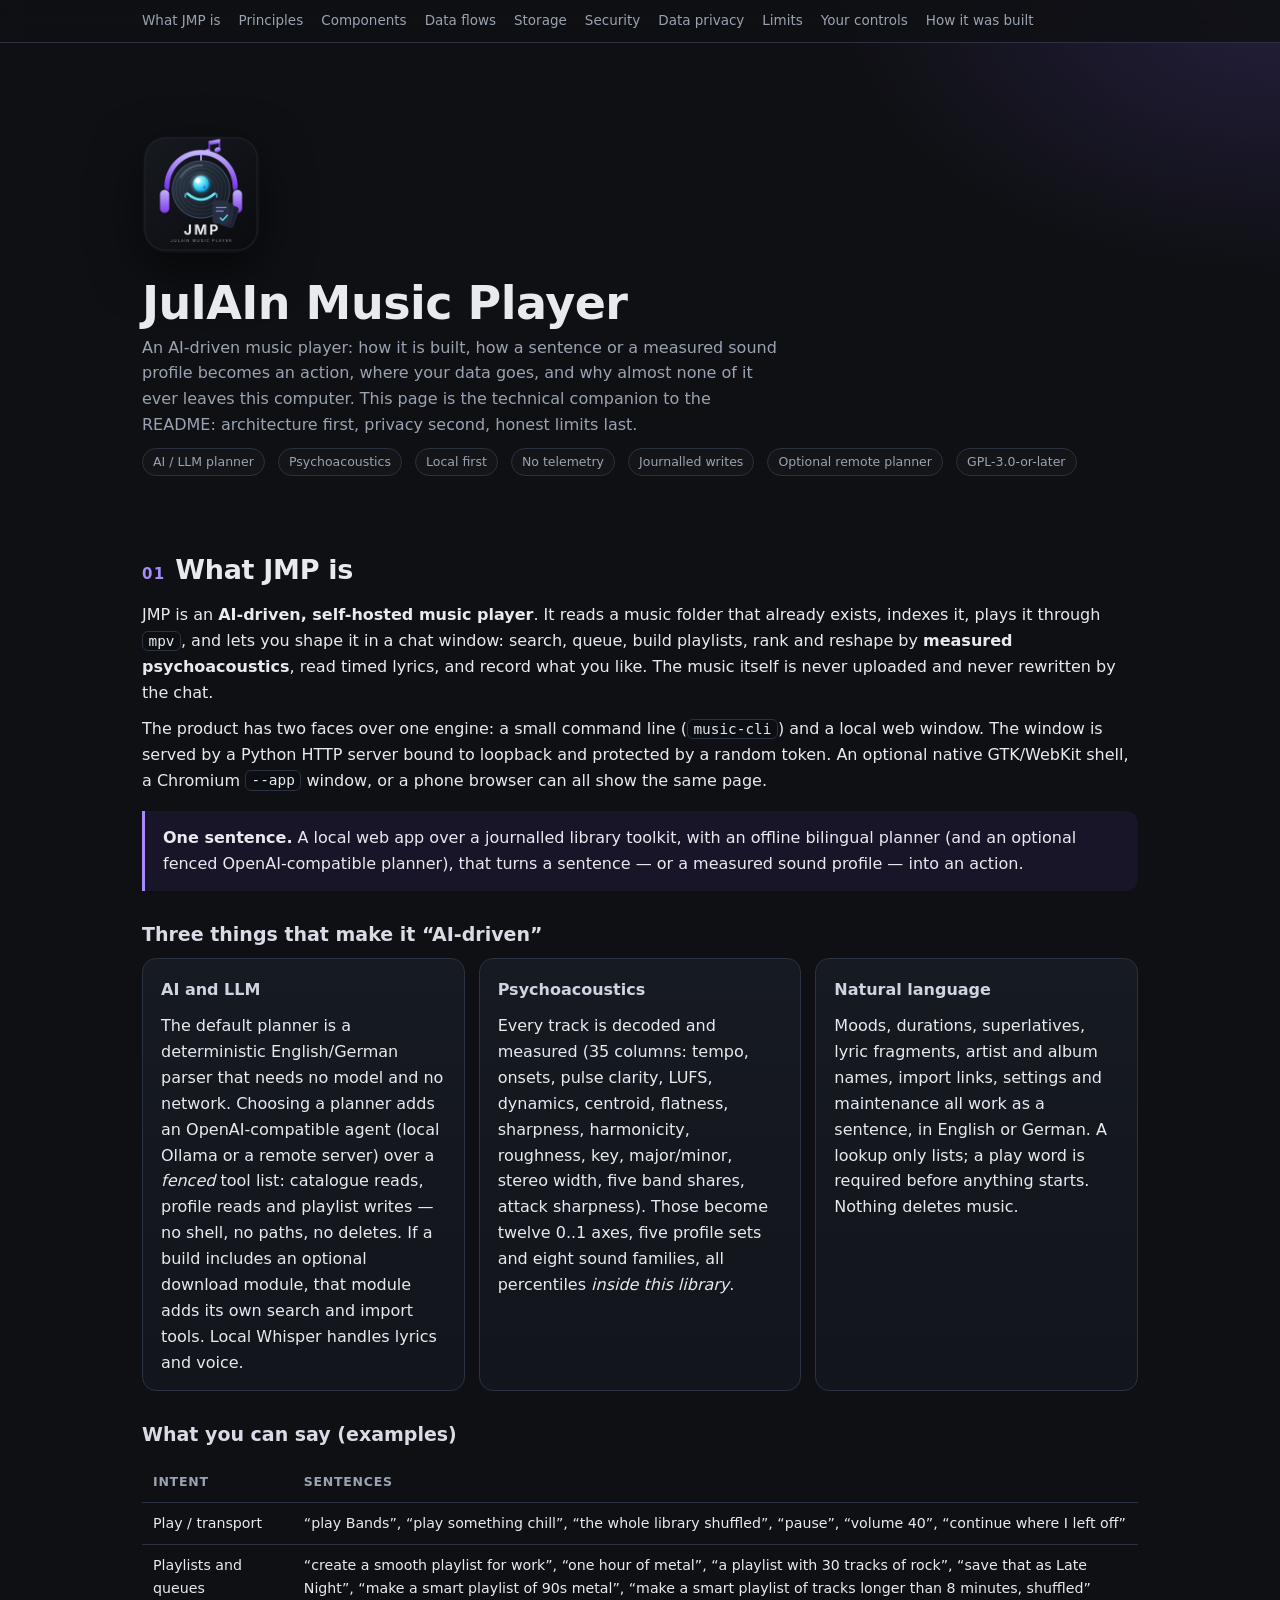
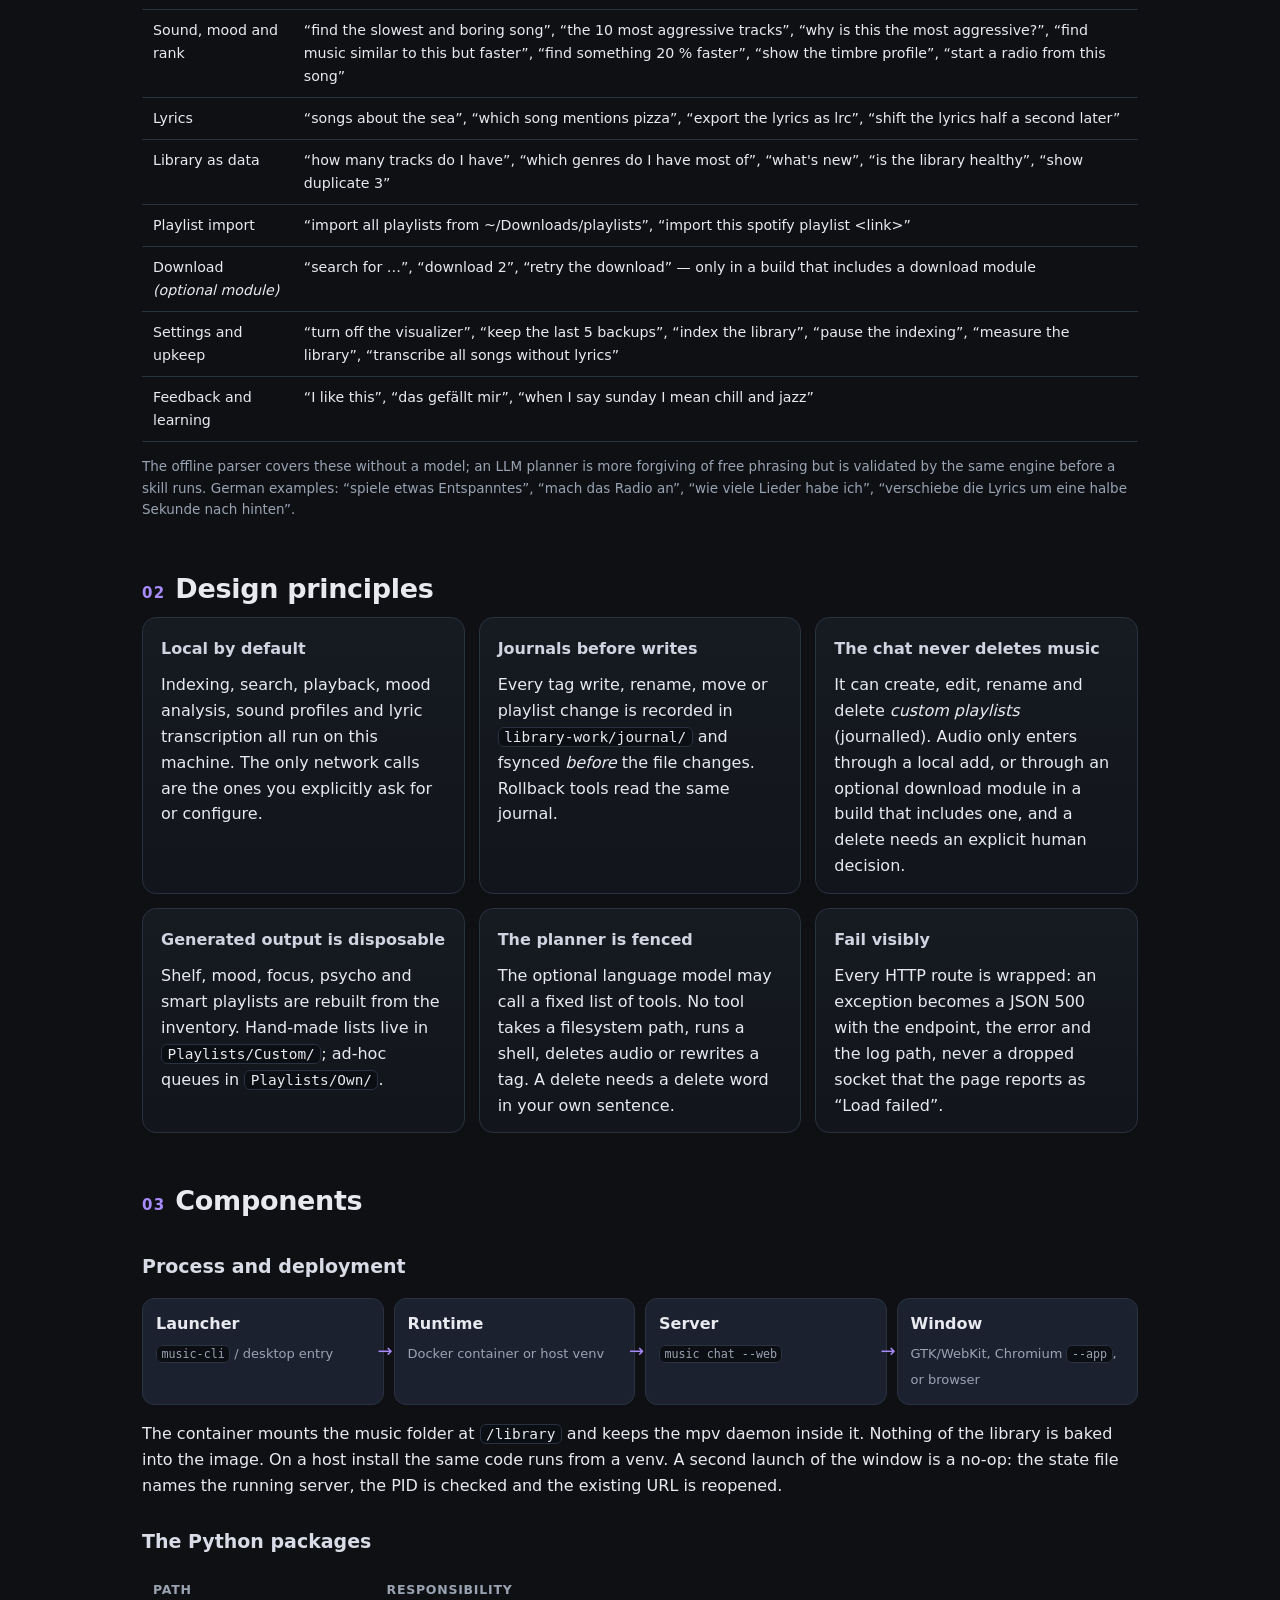
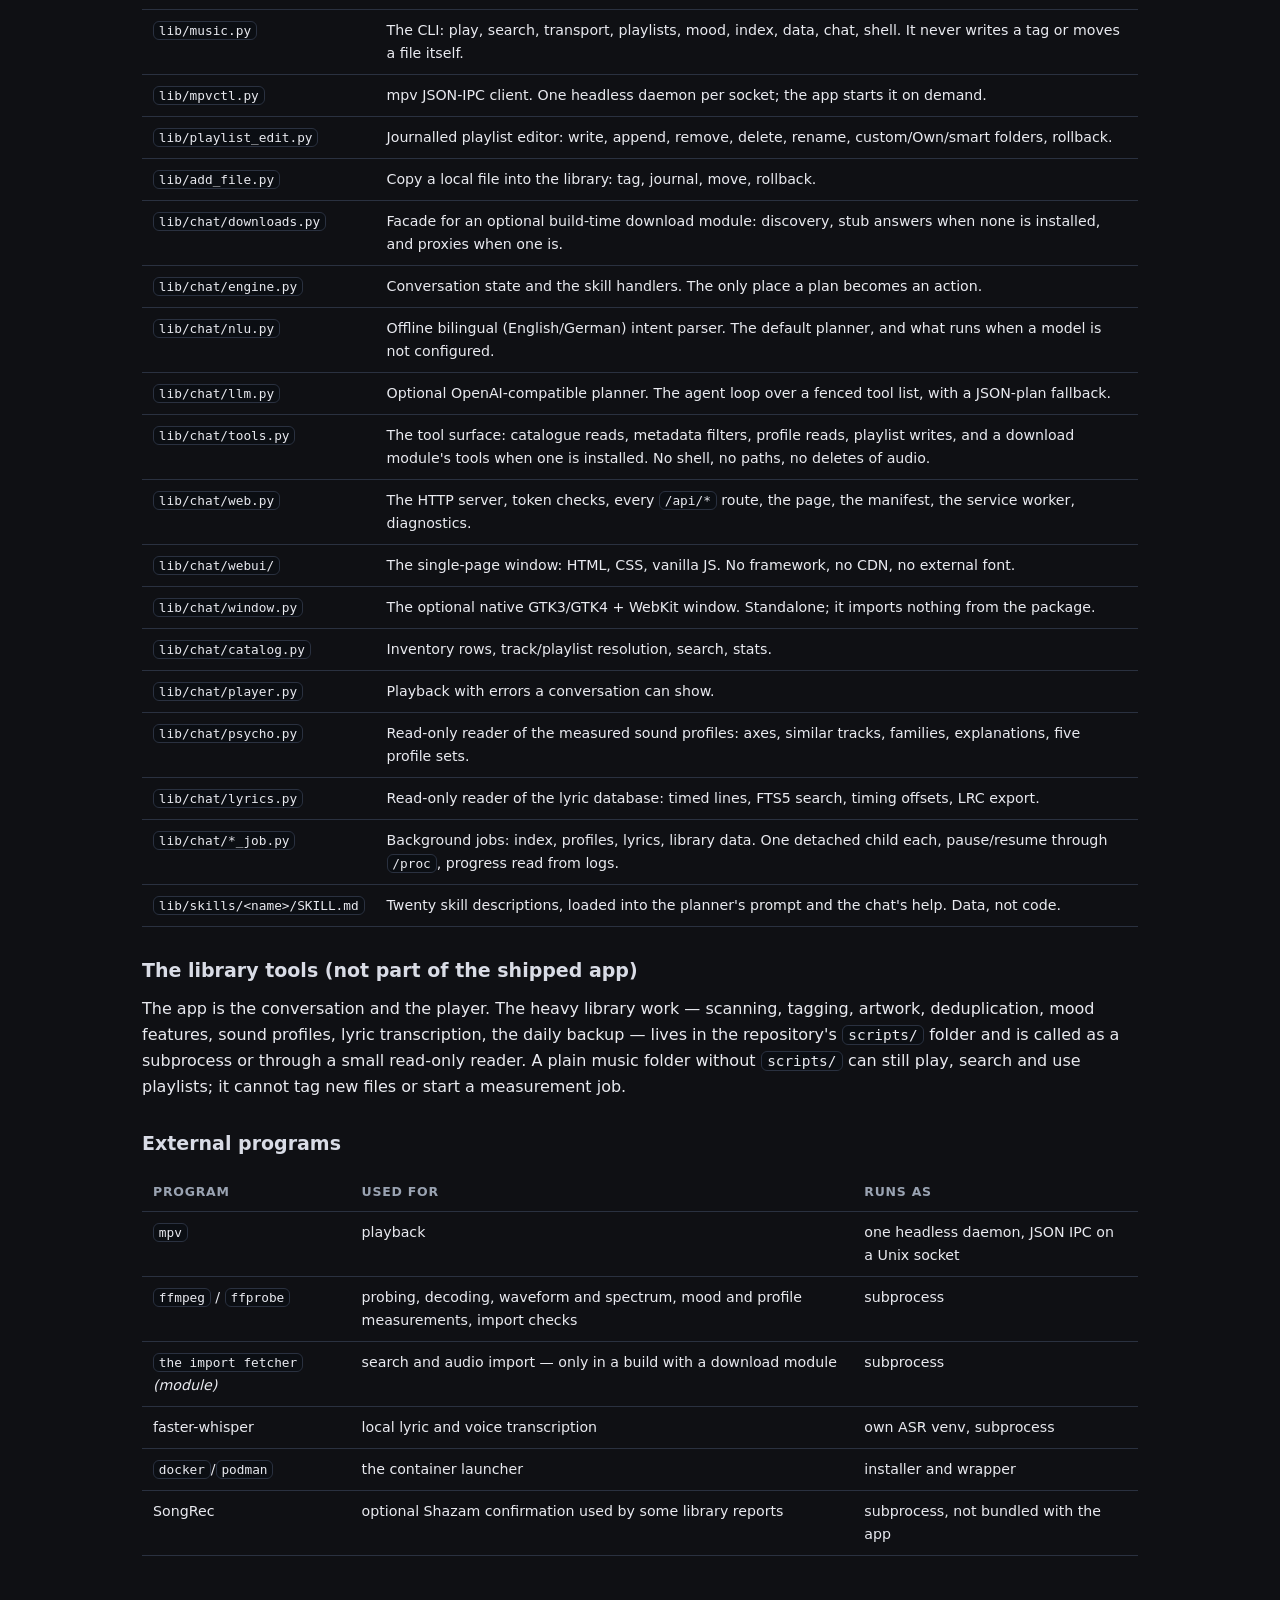
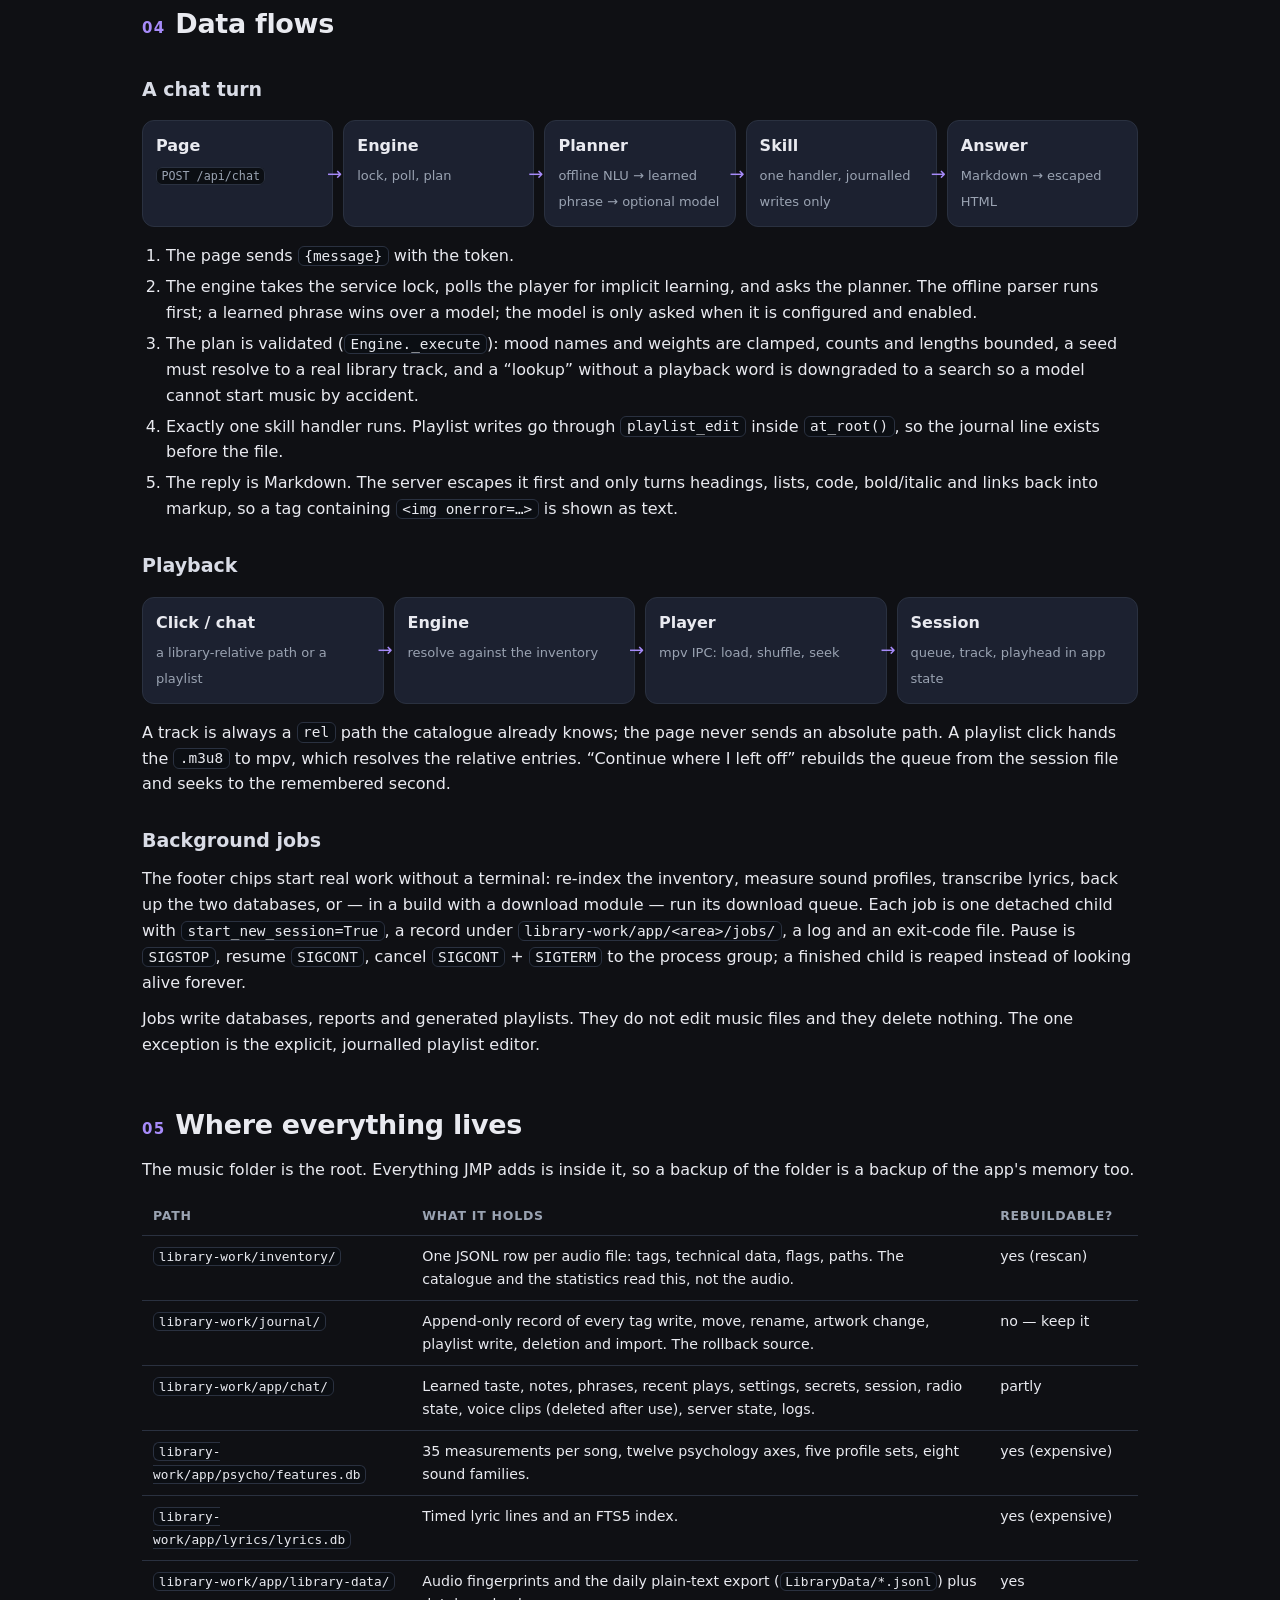
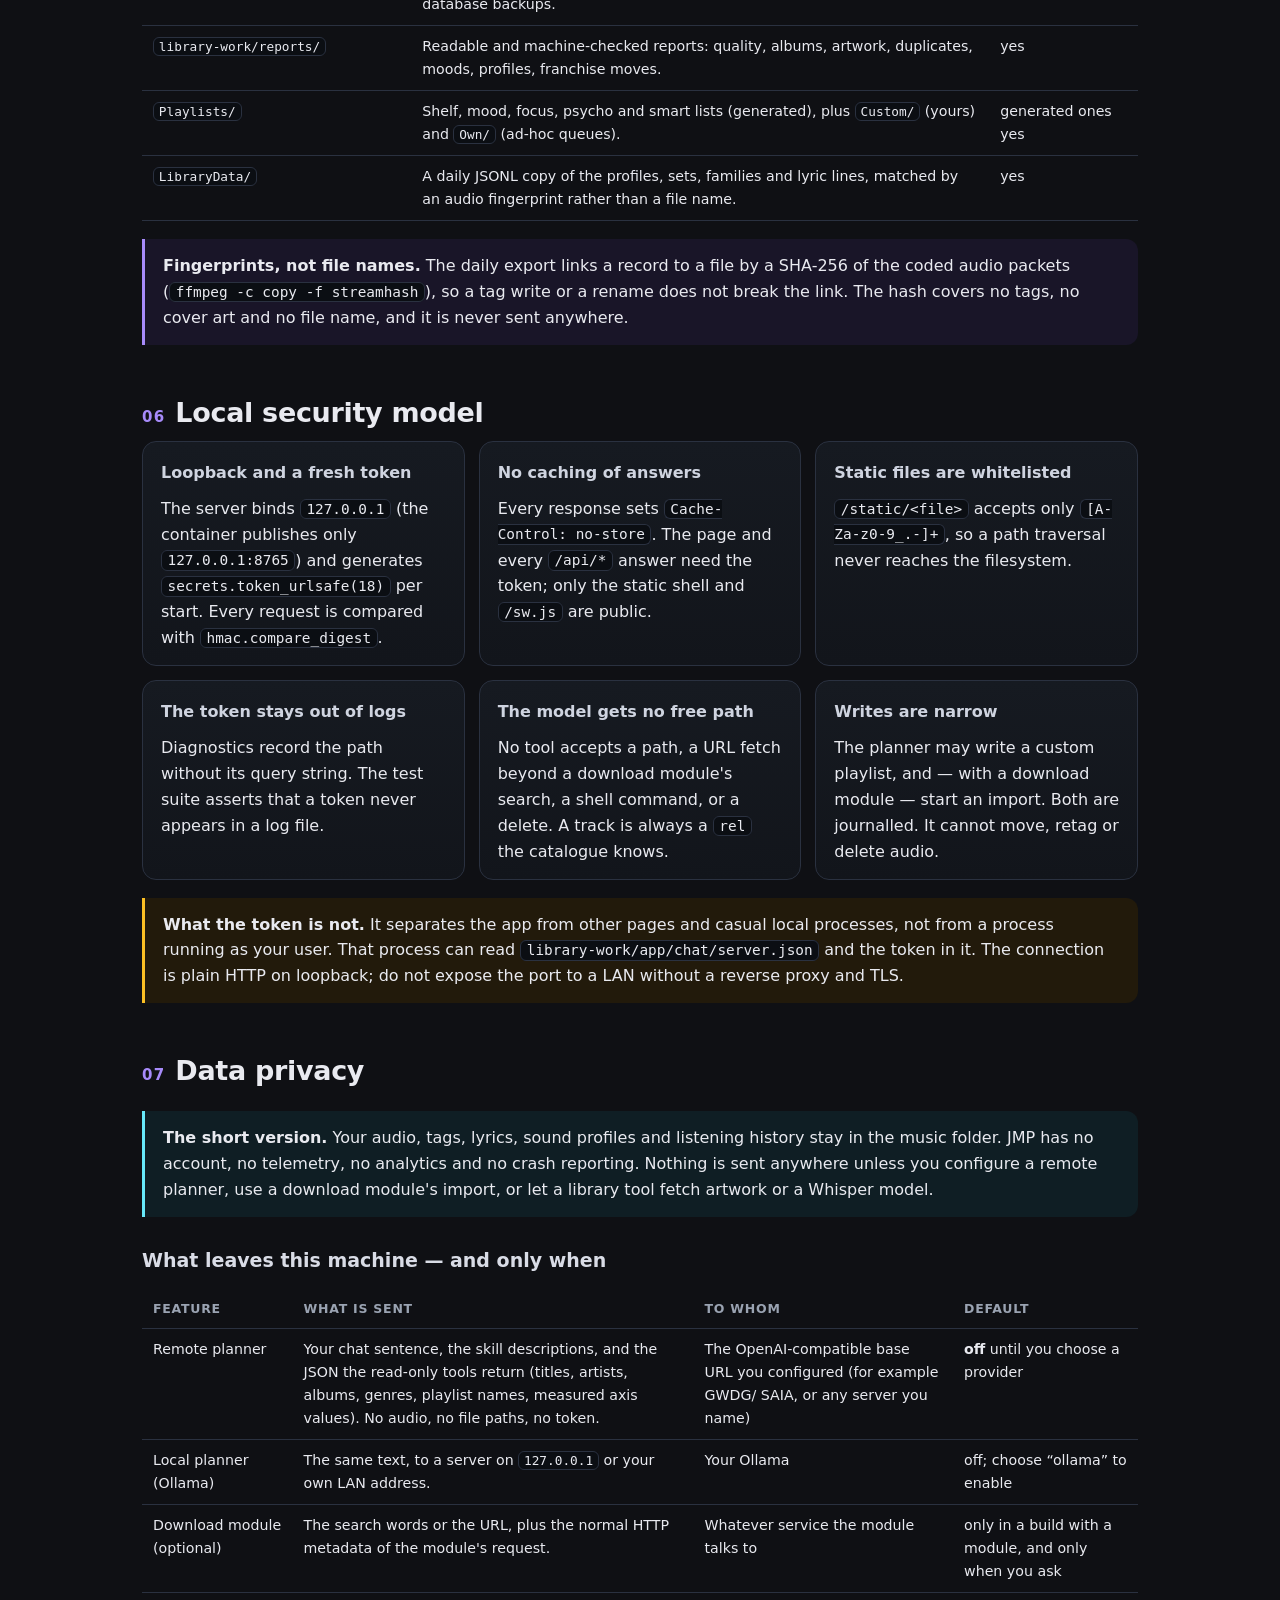
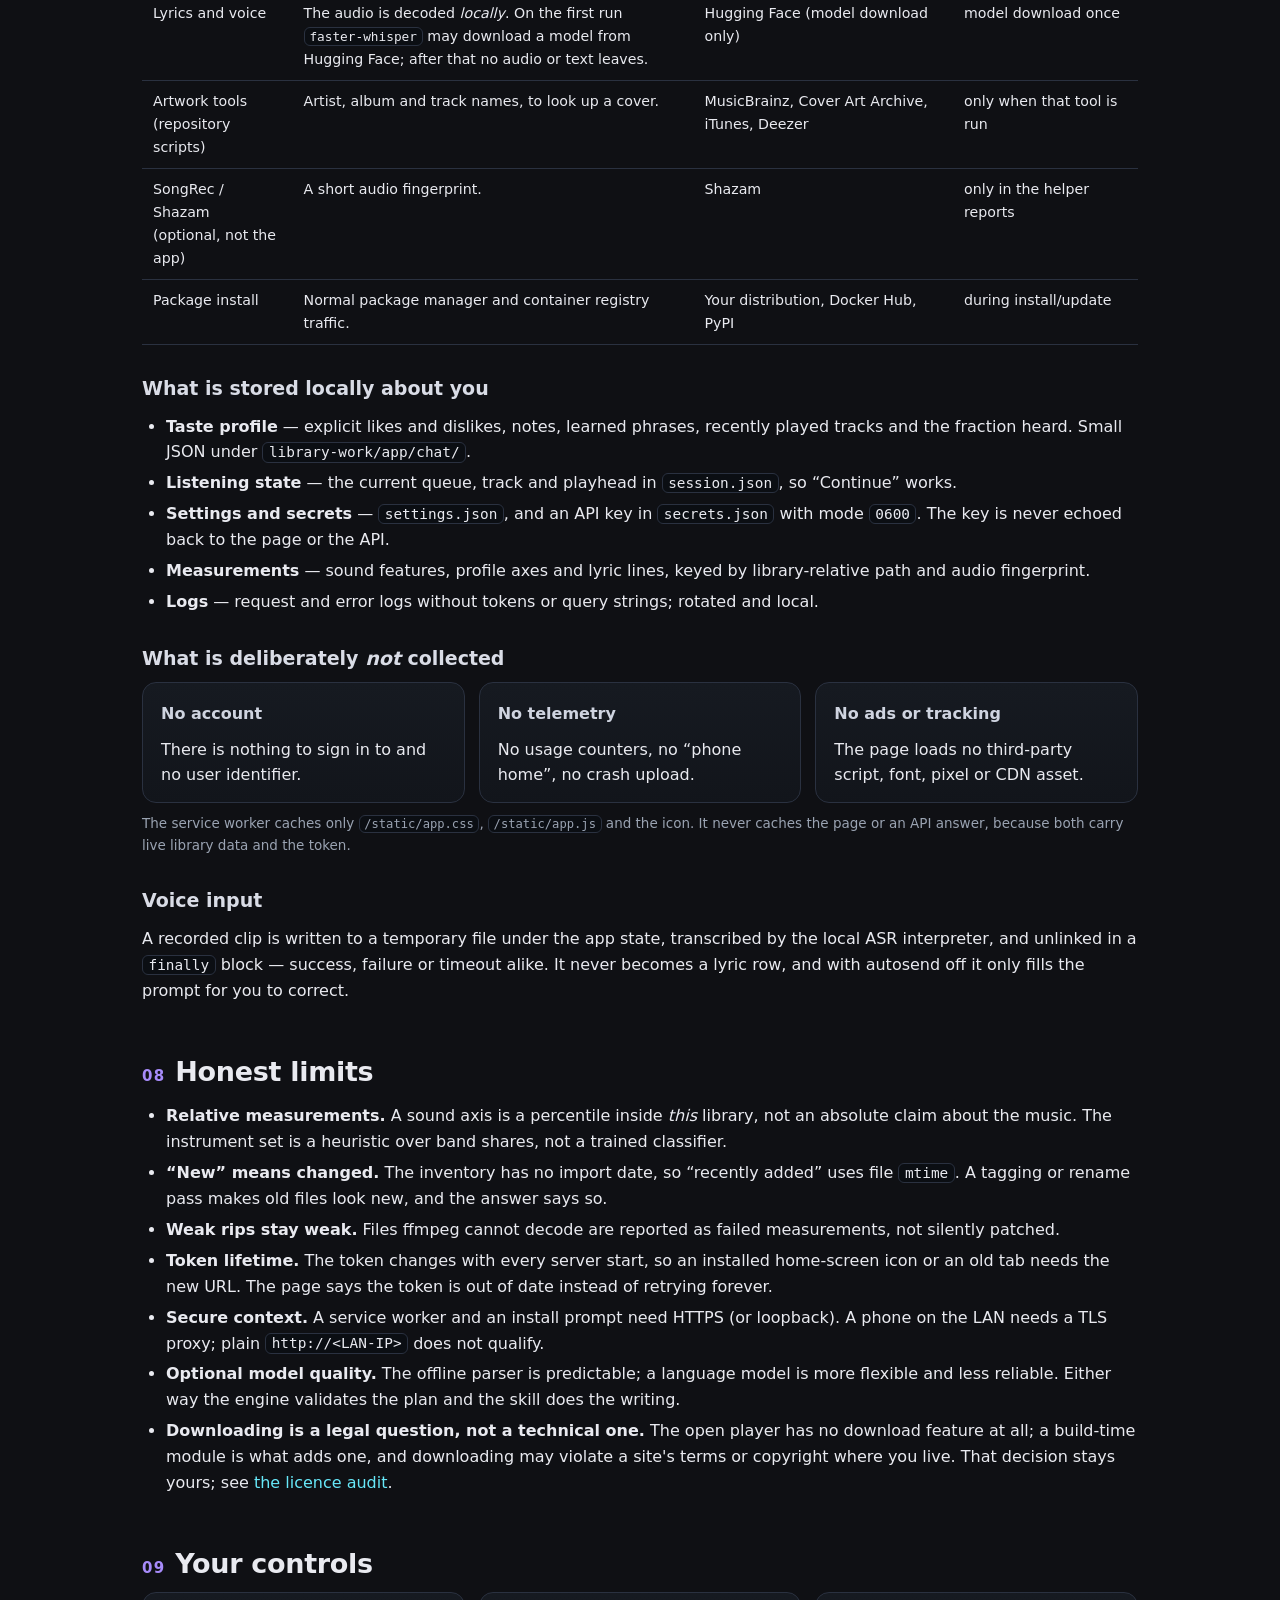
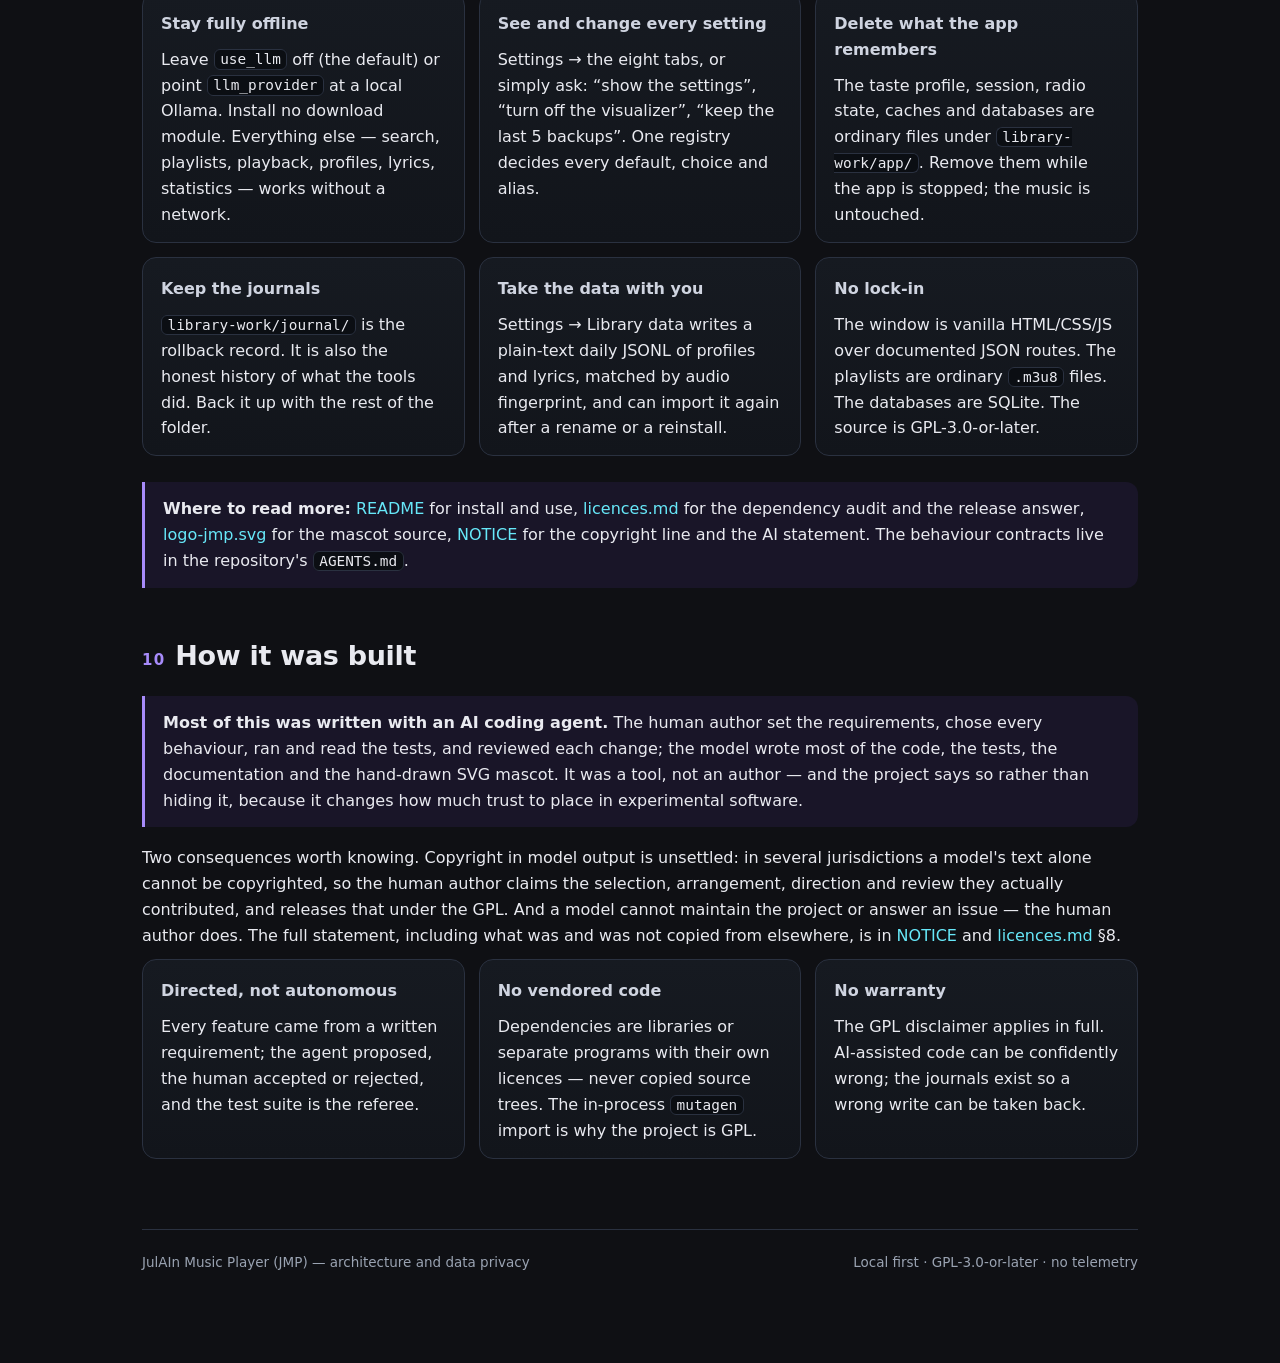
==== docs/architecture.html @ 4a029807 "JulAIn Music Player The AI-driven, psychoacoustic music player: offline NLU assistant, measured soun" ====
<!DOCTYPE html>
<html lang="en">
<head>
<meta charset="utf-8">
<meta name="viewport" content="width=device-width, initial-scale=1">
<title>JulAIn Music Player — architecture and data privacy</title>
<style>
  :root {
    --bg: #0f1014;
    --panel: #161a21;
    --panel2: #1c2130;
    --ink: #e9eaf0;
    --muted: #9aa3b2;
    --line: #2a3140;
    --cyan: #67e8f9;
    --violet: #a78bfa;
    --amber: #fbbf24;
    --green: #34d399;
    --red: #fb7185;
    --code: #0b0e13;
    --radius: 14px;
  }
  * { box-sizing: border-box; }
  html { scroll-behavior: smooth; }
  body {
    margin: 0;
    background:
      radial-gradient(900px 500px at 12% -8%, #1b2433 0%, transparent 60%),
      radial-gradient(800px 500px at 100% 0%, #241f3d 0%, transparent 55%),
      var(--bg);
    color: var(--ink);
    font: 16px/1.62 system-ui, -apple-system, "Segoe UI", Roboto,
          "Helvetica Neue", Arial, sans-serif;
    -webkit-text-size-adjust: 100%;
  }
  a { color: var(--cyan); text-decoration: none; }
  a:hover { text-decoration: underline; }
  code, kbd, pre {
    font-family: "SFMono-Regular", ui-monospace, "Cascadia Code",
                 "DejaVu Sans Mono", Menlo, Consolas, monospace;
  }
  code { background: var(--code); border: 1px solid var(--line);
         padding: .08em .38em; border-radius: 6px; font-size: .9em; }
  pre {
    background: var(--code); border: 1px solid var(--line);
    border-radius: 10px; padding: 14px 16px; overflow-x: auto;
    font-size: 13.5px; line-height: 1.5;
  }
  pre code { background: none; border: 0; padding: 0; font-size: inherit; }
  .wrap { max-width: 1040px; margin: 0 auto; padding: 0 22px 90px; }
  header.hero {
    padding: 58px 0 26px; display: flex; gap: 26px; align-items: center;
    flex-wrap: wrap;
  }
  header.hero img.logo {
    width: 118px; height: 118px; border-radius: 26px;
    box-shadow: 0 18px 50px rgba(0,0,0,.55);
    flex: 0 0 auto;
  }
  header.hero h1 { margin: 0 0 6px; font-size: clamp(30px, 5vw, 46px);
                   line-height: 1.08; letter-spacing: -.5px; }
  header.hero p.lead { margin: 0; color: var(--muted); max-width: 640px; }
  .tag {
    display: inline-block; margin: 10px 8px 0 0; padding: 3px 10px;
    border: 1px solid var(--line); border-radius: 999px; font-size: 12.5px;
    color: var(--muted); background: rgba(255,255,255,.02);
  }
  nav.toc {
    position: sticky; top: 0; z-index: 10;
    background: rgba(15,16,20,.88); backdrop-filter: blur(10px);
    border-bottom: 1px solid var(--line);
    margin-bottom: 34px;
  }
  nav.toc .inner {
    max-width: 1040px; margin: 0 auto; padding: 10px 22px;
    display: flex; gap: 6px 18px; flex-wrap: wrap; font-size: 13.5px;
  }
  nav.toc a { color: var(--muted); }
  nav.toc a:hover { color: var(--ink); }
  section { margin: 46px 0 0; scroll-margin-top: 64px; }
  h2 { font-size: 27px; margin: 0 0 6px; letter-spacing: -.3px; }
  h2 .num {
    color: var(--violet); font-size: 15px; font-variant-numeric: tabular-nums;
    margin-right: 10px; letter-spacing: .08em;
  }
  h3 { font-size: 19px; margin: 28px 0 8px; color: #d9dce6; }
  h4 { font-size: 16px; margin: 20px 0 6px; color: #cfd4e0; }
  p { margin: 10px 0; }
  ul, ol { margin: 10px 0; padding-left: 24px; }
  li { margin: 5px 0; }
  .muted { color: var(--muted); }
  .small { font-size: 13.5px; }
  .grid { display: grid; gap: 14px; }
  .grid.two { grid-template-columns: repeat(auto-fit, minmax(300px, 1fr)); }
  .grid.three { grid-template-columns: repeat(auto-fit, minmax(230px, 1fr)); }
  .card {
    background: linear-gradient(180deg, var(--panel), #12151b);
    border: 1px solid var(--line); border-radius: var(--radius);
    padding: 18px 18px 14px;
  }
  .card h4 { margin-top: 0; }
  .card p:last-child { margin-bottom: 0; }
  .pill {
    display: inline-block; padding: 2px 8px; border-radius: 999px;
    font-size: 11.5px; letter-spacing: .04em; text-transform: uppercase;
    border: 1px solid var(--line); color: var(--muted);
  }
  .pill.cyan { color: var(--cyan); border-color: #164e63; }
  .pill.violet { color: var(--violet); border-color: #4c1d95; }
  .pill.green { color: var(--green); border-color: #065f46; }
  .pill.amber { color: var(--amber); border-color: #78350f; }
  .pill.red { color: var(--red); border-color: #7f1d1d; }
  table { width: 100%; border-collapse: collapse; margin: 14px 0;
          font-size: 14.2px; }
  th, td {
    text-align: left; vertical-align: top; padding: 9px 11px;
    border-bottom: 1px solid var(--line);
  }
  th { color: var(--muted); font-weight: 600; font-size: 12.5px;
       text-transform: uppercase; letter-spacing: .06em; }
  tr:hover td { background: rgba(255,255,255,.015); }
  .flow {
    display: flex; gap: 10px; align-items: stretch; flex-wrap: wrap;
    margin: 16px 0;
  }
  .flow .step {
    flex: 1 1 150px; min-width: 140px;
    background: var(--panel2); border: 1px solid var(--line);
    border-radius: 12px; padding: 12px 13px; position: relative;
  }
  .flow .step strong { display: block; margin-bottom: 3px; }
  .flow .step span { color: var(--muted); font-size: 13px; }
  .flow .step:not(:last-child)::after {
    content: "→"; position: absolute; right: -10px; top: 50%;
    transform: translateY(-50%); color: var(--violet); font-size: 18px;
    z-index: 2;
  }
  .callout {
    border-left: 3px solid var(--violet); background: #191528;
    border-radius: 0 12px 12px 0; padding: 14px 18px; margin: 18px 0;
  }
  .callout.privacy { border-color: var(--cyan); background: #0f1e24; }
  .callout.warn { border-color: var(--amber); background: #221a0b; }
  .callout p:first-child { margin-top: 0; }
  .callout p:last-child { margin-bottom: 0; }
  .kbd { white-space: nowrap; }
  .anchor { color: var(--muted); font-size: .7em; margin-left: 8px;
            opacity: 0; transition: opacity .15s; }
  h2:hover .anchor, h3:hover .anchor { opacity: 1; }
  footer {
    margin-top: 70px; padding-top: 22px; border-top: 1px solid var(--line);
    color: var(--muted); font-size: 13.5px;
    display: flex; justify-content: space-between; gap: 16px; flex-wrap: wrap;
  }
  .legend { display: flex; gap: 16px; flex-wrap: wrap; font-size: 13px;
            color: var(--muted); margin-top: 8px; }
  .dot { display: inline-block; width: 10px; height: 10px; border-radius: 3px;
         margin-right: 6px; vertical-align: -1px; }
  @media (max-width: 620px) {
    .wrap { padding: 0 16px 70px; }
    header.hero { padding-top: 34px; }
    .flow .step:not(:last-child)::after { content: "↓"; right: 50%;
      top: auto; bottom: -16px; transform: translateX(50%); }
    table { font-size: 13px; }
    th, td { padding: 8px 7px; }
  }
  @media print {
    body { background: #fff; color: #111; }
    nav.toc { display: none; }
    .card, .flow .step, pre { border-color: #ccc; background: #f7f7f7; }
    a { color: #0645ad; }
  }
</style>
</head>
<body>

<nav class="toc" aria-label="Contents">
  <div class="inner">
    <a href="#what">What JMP is</a>
    <a href="#principles">Principles</a>
    <a href="#components">Components</a>
    <a href="#flows">Data flows</a>
    <a href="#storage">Storage</a>
    <a href="#security">Security</a>
    <a href="#privacy">Data privacy</a>
    <a href="#limits">Limits</a>
    <a href="#controls">Your controls</a>
    <a href="#built">How it was built</a>
  </div>
</nav>

<div class="wrap">

  <header class="hero">
    <img class="logo" src="logo-jmp.png"
         alt="JMP mascot: a vinyl-record robot with headphones">
    <div>
      <h1>JulAIn Music Player</h1>
      <p class="lead">
        An AI-driven music player: how it is built, how a sentence or a
        measured sound profile becomes an action, where your data goes, and why
        almost none of it ever leaves this computer. This page is the technical
        companion to the README: architecture first, privacy second, honest
        limits last.
      </p>
      <span class="tag">AI / LLM planner</span>
      <span class="tag">Psychoacoustics</span>
      <span class="tag">Local first</span>
      <span class="tag">No telemetry</span>
      <span class="tag">Journalled writes</span>
      <span class="tag">Optional remote planner</span>
      <span class="tag">GPL-3.0-or-later</span>
    </div>
  </header>

  <!-- ================================================================= -->
  <section id="what">
    <h2><span class="num">01</span>What JMP is</h2>
    <p>
      JMP is an <strong>AI-driven, self-hosted music player</strong>. It reads a
      music folder that already exists, indexes it, plays it through
      <code>mpv</code>, and lets you shape it in a chat window: search, queue,
      build playlists, rank and reshape by <strong>measured
      psychoacoustics</strong>, read timed lyrics, and record what you like.
      The music itself is never uploaded and never rewritten by the chat.
    </p>
    <p>
      The product has two faces over one engine: a small command line
      (<code>music-cli</code>) and a local web window. The window is served by
      a Python HTTP server bound to loopback and protected by a random token.
      An optional native GTK/WebKit shell, a Chromium <code>--app</code>
      window, or a phone browser can all show the same page.
    </p>
    <div class="callout">
      <p><strong>One sentence.</strong> A local web app over a journalled
      library toolkit, with an offline bilingual planner (and an optional
      fenced OpenAI-compatible planner), that turns a sentence — or a measured
      sound profile — into an action.</p>
    </div>

    <h3>Three things that make it “AI-driven”</h3>
    <div class="grid three">
      <div class="card">
        <h4>AI and LLM</h4>
        <p>The default planner is a deterministic English/German parser that
        needs no model and no network. Choosing a planner adds an
        OpenAI-compatible agent (local Ollama or a remote server) over a
        <em>fenced</em> tool list: catalogue reads, profile reads and playlist
        writes — no shell, no paths, no deletes.  If a build includes an
        optional download module, that module adds its own search and import
        tools.  Local Whisper handles lyrics and voice.</p>
      </div>
      <div class="card">
        <h4>Psychoacoustics</h4>
        <p>Every track is decoded and measured (35 columns: tempo, onsets,
        pulse clarity, LUFS, dynamics, centroid, flatness, sharpness,
        harmonicity, roughness, key, major/minor, stereo width, five band
        shares, attack sharpness).
        Those become twelve 0..1 axes, five profile sets and eight sound
        families, all percentiles <em>inside this library</em>.</p>
      </div>
      <div class="card">
        <h4>Natural language</h4>
        <p>Moods, durations, superlatives, lyric fragments, artist and album
        names, import links, settings and maintenance all work as a sentence,
        in English or German. A lookup only lists; a play word is required
        before anything starts. Nothing deletes music.</p>
      </div>
    </div>

    <h3>What you can say (examples)</h3>
    <table>
      <tr><th>Intent</th><th>Sentences</th></tr>
      <tr><td>Play / transport</td>
          <td>“play Bands”, “play something chill”, “the whole library
              shuffled”, “pause”, “volume 40”, “continue where I left off”</td></tr>
      <tr><td>Playlists and queues</td>
          <td>“create a smooth playlist for work”, “one hour of metal”,
              “a playlist with 30 tracks of rock”, “save that as Late Night”,
              “make a smart playlist of 90s metal”, “make a smart playlist of
              tracks longer than 8 minutes, shuffled”</td></tr>
      <tr><td>Sound, mood and rank</td>
          <td>“find the slowest and boring song”, “the 10 most aggressive
              tracks”, “why is this the most aggressive?”, “find music
              similar to this but faster”, “find something 20 % faster”, “show the
              timbre profile”, “start a radio from this song”</td></tr>
      <tr><td>Lyrics</td>
          <td>“songs about the sea”, “which song mentions pizza”, “export the
              lyrics as lrc”, “shift the lyrics half a second later”</td></tr>
      <tr><td>Library as data</td>
          <td>“how many tracks do I have”, “which genres do I have most of”,
              “what's new”, “is the library healthy”, “show duplicate 3”</td></tr>
      <tr><td>Playlist import</td>
          <td>“import all playlists from ~/Downloads/playlists”, “import this
              spotify playlist &lt;link&gt;”</td></tr>
      <tr><td>Download <em>(optional module)</em></td>
          <td>“search for …”, “download 2”, “retry the download” — only in a
              build that includes a download module</td></tr>
      <tr><td>Settings and upkeep</td>
          <td>“turn off the visualizer”, “keep the last 5 backups”, “index the
              library”, “pause the indexing”, “measure the library”,
              “transcribe all songs without lyrics”</td></tr>
      <tr><td>Feedback and learning</td>
          <td>“I like this”, “das gefällt mir”, “when I say sunday I mean
              chill and jazz”</td></tr>
    </table>
    <p class="small muted">
      The offline parser covers these without a model; an LLM planner is more
      forgiving of free phrasing but is validated by the same engine before a
      skill runs. German examples: “spiele etwas Entspanntes”, “mach das Radio
      an”, “wie viele Lieder habe ich”, “verschiebe die Lyrics um eine halbe
      Sekunde nach hinten”.
    </p>
  </section>

  <!-- ================================================================= -->
  <section id="principles">
    <h2><span class="num">02</span>Design principles</h2>
    <div class="grid two">
      <div class="card">
        <h4>Local by default</h4>
        <p>Indexing, search, playback, mood analysis, sound profiles and lyric
        transcription all run on this machine. The only network calls are the
        ones you explicitly ask for or configure.</p>
      </div>
      <div class="card">
        <h4>Journals before writes</h4>
        <p>Every tag write, rename, move or playlist change is recorded in
        <code>library-work/journal/</code> and fsynced <em>before</em> the file
        changes. Rollback tools read the same journal.</p>
      </div>
      <div class="card">
        <h4>The chat never deletes music</h4>
        <p>It can create, edit, rename and delete <em>custom playlists</em>
        (journalled). Audio only enters through a local add, or through an
        optional download module in a build that includes one, and a delete
        needs an explicit human decision.</p>
      </div>
      <div class="card">
        <h4>Generated output is disposable</h4>
        <p>Shelf, mood, focus, psycho and smart playlists are rebuilt from the
        inventory. Hand-made lists live in <code>Playlists/Custom/</code>;
        ad-hoc queues in <code>Playlists/Own/</code>.</p>
      </div>
      <div class="card">
        <h4>The planner is fenced</h4>
        <p>The optional language model may call a fixed list of tools. No tool
        takes a filesystem path, runs a shell, deletes audio or rewrites a tag.
        A delete needs a delete word in your own sentence.</p>
      </div>
      <div class="card">
        <h4>Fail visibly</h4>
        <p>Every HTTP route is wrapped: an exception becomes a JSON 500 with
        the endpoint, the error and the log path, never a dropped socket that
        the page reports as “Load failed”.</p>
      </div>
    </div>
  </section>

  <!-- ================================================================= -->
  <section id="components">
    <h2><span class="num">03</span>Components</h2>

    <h3>Process and deployment</h3>
    <div class="flow" aria-label="Launcher to window">
      <div class="step"><strong>Launcher</strong>
        <span><code>music-cli</code> / desktop entry</span></div>
      <div class="step"><strong>Runtime</strong>
        <span>Docker container or host venv</span></div>
      <div class="step"><strong>Server</strong>
        <span><code>music chat --web</code></span></div>
      <div class="step"><strong>Window</strong>
        <span>GTK/WebKit, Chromium <code>--app</code>, or browser</span></div>
    </div>
    <p>
      The container mounts the music folder at <code>/library</code> and keeps
      the mpv daemon inside it. Nothing of the library is baked into the image.
      On a host install the same code runs from a venv. A second launch of the
      window is a no-op: the state file names the running server, the PID is
      checked and the existing URL is reopened.
    </p>

    <h3>The Python packages</h3>
    <table>
      <tr><th>Path</th><th>Responsibility</th></tr>
      <tr><td><code>lib/music.py</code></td>
          <td>The CLI: play, search, transport, playlists, mood, index, data,
              chat, shell. It never writes a tag or moves a file itself.</td></tr>
      <tr><td><code>lib/mpvctl.py</code></td>
          <td>mpv JSON-IPC client. One headless daemon per socket; the app
              starts it on demand.</td></tr>
      <tr><td><code>lib/playlist_edit.py</code></td>
          <td>Journalled playlist editor: write, append, remove, delete,
              rename, custom/Own/smart folders, rollback.</td></tr>
      <tr><td><code>lib/add_file.py</code></td>
          <td>Copy a local file into the library: tag, journal, move,
              rollback.</td></tr>
      <tr><td><code>lib/chat/downloads.py</code></td>
          <td>Facade for an optional build-time download module: discovery,
              stub answers when none is installed, and proxies when one is.</td></tr>
      <tr><td><code>lib/chat/engine.py</code></td>
          <td>Conversation state and the skill handlers. The only place a plan
              becomes an action.</td></tr>
      <tr><td><code>lib/chat/nlu.py</code></td>
          <td>Offline bilingual (English/German) intent parser. The default
              planner, and what runs when a model is not configured.</td></tr>
      <tr><td><code>lib/chat/llm.py</code></td>
          <td>Optional OpenAI-compatible planner. The agent loop over a
              fenced tool list, with a JSON-plan fallback.</td></tr>
      <tr><td><code>lib/chat/tools.py</code></td>
          <td>The tool surface: catalogue reads, metadata filters, profile
              reads, playlist writes, and a download module's tools when one is
              installed. No shell, no paths, no deletes of audio.</td></tr>
      <tr><td><code>lib/chat/web.py</code></td>
          <td>The HTTP server, token checks, every <code>/api/*</code> route,
              the page, the manifest, the service worker, diagnostics.</td></tr>
      <tr><td><code>lib/chat/webui/</code></td>
          <td>The single-page window: HTML, CSS, vanilla JS. No framework, no
              CDN, no external font.</td></tr>
      <tr><td><code>lib/chat/window.py</code></td>
          <td>The optional native GTK3/GTK4 + WebKit window. Standalone; it
              imports nothing from the package.</td></tr>
      <tr><td><code>lib/chat/catalog.py</code></td>
          <td>Inventory rows, track/playlist resolution, search, stats.</td></tr>
      <tr><td><code>lib/chat/player.py</code></td>
          <td>Playback with errors a conversation can show.</td></tr>
      <tr><td><code>lib/chat/psycho.py</code></td>
          <td>Read-only reader of the measured sound profiles: axes, similar
              tracks, families, explanations, five profile sets.</td></tr>
      <tr><td><code>lib/chat/lyrics.py</code></td>
          <td>Read-only reader of the lyric database: timed lines, FTS5 search,
              timing offsets, LRC export.</td></tr>
      <tr><td><code>lib/chat/*_job.py</code></td>
          <td>Background jobs: index, profiles, lyrics, library data. One
              detached child each, pause/resume through <code>/proc</code>,
              progress read from logs.</td></tr>
      <tr><td><code>lib/skills/&lt;name&gt;/SKILL.md</code></td>
          <td>Twenty skill descriptions, loaded into the planner's prompt and
              the chat's help. Data, not code.</td></tr>
    </table>

    <h3>The library tools (not part of the shipped app)</h3>
    <p>
      The app is the conversation and the player. The heavy library work —
      scanning, tagging, artwork, deduplication, mood features, sound profiles,
      lyric transcription, the daily backup — lives in the repository's
      <code>scripts/</code> folder and is called as a subprocess or through a
      small read-only reader. A plain music folder without <code>scripts/</code>
      can still play, search and use playlists; it cannot tag new files or
      start a measurement job.
    </p>

    <h3>External programs</h3>
    <table>
      <tr><th>Program</th><th>Used for</th><th>Runs as</th></tr>
      <tr><td><code>mpv</code></td><td>playback</td><td>one headless daemon,
          JSON IPC on a Unix socket</td></tr>
      <tr><td><code>ffmpeg</code> / <code>ffprobe</code></td>
          <td>probing, decoding, waveform and spectrum, mood and profile
              measurements, import checks</td><td>subprocess</td></tr>
      <tr><td><code>the import fetcher</code> <em>(module)</em></td>
          <td>search and audio import — only in a build with a download module</td>
          <td>subprocess</td></tr>
      <tr><td>faster-whisper</td><td>local lyric and voice transcription</td>
          <td>own ASR venv, subprocess</td></tr>
      <tr><td><code>docker</code>/<code>podman</code></td>
          <td>the container launcher</td><td>installer and wrapper</td></tr>
      <tr><td>SongRec</td><td>optional Shazam confirmation used by some
          library reports</td><td>subprocess, not bundled with the app</td></tr>
    </table>
  </section>

  <!-- ================================================================= -->
  <section id="flows">
    <h2><span class="num">04</span>Data flows</h2>

    <h3>A chat turn</h3>
    <div class="flow" aria-label="Chat request flow">
      <div class="step"><strong>Page</strong><span><code>POST /api/chat</code></span></div>
      <div class="step"><strong>Engine</strong><span>lock, poll, plan</span></div>
      <div class="step"><strong>Planner</strong><span>offline NLU → learned
        phrase → optional model</span></div>
      <div class="step"><strong>Skill</strong><span>one handler, journalled
        writes only</span></div>
      <div class="step"><strong>Answer</strong><span>Markdown → escaped
        HTML</span></div>
    </div>
    <ol>
      <li>The page sends <code>{message}</code> with the token.</li>
      <li>The engine takes the service lock, polls the player for implicit
          learning, and asks the planner. The offline parser runs first; a
          learned phrase wins over a model; the model is only asked when it is
          configured and enabled.</li>
      <li>The plan is validated (<code>Engine._execute</code>): mood names and
          weights are clamped, counts and lengths bounded, a seed must resolve
          to a real library track, and a “lookup” without a playback word is
          downgraded to a search so a model cannot start music by accident.</li>
      <li>Exactly one skill handler runs. Playlist writes go through
          <code>playlist_edit</code> inside <code>at_root()</code>, so the
          journal line exists before the file.</li>
      <li>The reply is Markdown. The server escapes it first and only turns
          headings, lists, code, bold/italic and links back into markup, so a
          tag containing <code>&lt;img onerror=…&gt;</code> is shown as text.</li>
    </ol>

    <h3>Playback</h3>
    <div class="flow" aria-label="Playback flow">
      <div class="step"><strong>Click / chat</strong><span>a library-relative
        path or a playlist</span></div>
      <div class="step"><strong>Engine</strong><span>resolve against the
        inventory</span></div>
      <div class="step"><strong>Player</strong><span>mpv IPC: load, shuffle,
        seek</span></div>
      <div class="step"><strong>Session</strong><span>queue, track, playhead
        in app state</span></div>
    </div>
    <p>
      A track is always a <code>rel</code> path the catalogue already knows;
      the page never sends an absolute path. A playlist click hands the
      <code>.m3u8</code> to mpv, which resolves the relative entries. “Continue
      where I left off” rebuilds the queue from the session file and seeks to
      the remembered second.
    </p>

    <h3>Background jobs</h3>
    <p>
      The footer chips start real work without a terminal: re-index the
      inventory, measure sound profiles, transcribe lyrics, back up the two
      databases, or — in a build with a download module — run its download
      queue. Each job is one detached child
      with <code>start_new_session=True</code>, a record under
      <code>library-work/app/&lt;area&gt;/jobs/</code>, a log and an exit-code
      file. Pause is <code>SIGSTOP</code>, resume <code>SIGCONT</code>, cancel
      <code>SIGCONT</code> + <code>SIGTERM</code> to the process group; a
      finished child is reaped instead of looking alive forever.
    </p>
    <p>
      Jobs write databases, reports and generated playlists. They do not edit
      music files and they delete nothing. The one exception is the explicit,
      journalled playlist editor.
    </p>
  </section>

  <!-- ================================================================= -->
  <section id="storage">
    <h2><span class="num">05</span>Where everything lives</h2>
    <p>
      The music folder is the root. Everything JMP adds is inside it, so a
      backup of the folder is a backup of the app's memory too.
    </p>
    <table>
      <tr><th>Path</th><th>What it holds</th><th>Rebuildable?</th></tr>
      <tr><td><code>library-work/inventory/</code></td>
          <td>One JSONL row per audio file: tags, technical data, flags, paths.
              The catalogue and the statistics read this, not the audio.</td>
          <td>yes (rescan)</td></tr>
      <tr><td><code>library-work/journal/</code></td>
          <td>Append-only record of every tag write, move, rename, artwork
              change, playlist write, deletion and import. The rollback
              source.</td><td>no — keep it</td></tr>
      <tr><td><code>library-work/app/chat/</code></td>
          <td>Learned taste, notes, phrases, recent plays, settings, secrets,
              session, radio state, voice clips (deleted after use), server
              state, logs.</td><td>partly</td></tr>
      <tr><td><code>library-work/app/psycho/features.db</code></td>
          <td>35 measurements per song, twelve psychology axes, five profile
              sets, eight sound families.</td><td>yes (expensive)</td></tr>
      <tr><td><code>library-work/app/lyrics/lyrics.db</code></td>
          <td>Timed lyric lines and an FTS5 index.</td>
          <td>yes (expensive)</td></tr>
      <tr><td><code>library-work/app/library-data/</code></td>
          <td>Audio fingerprints and the daily plain-text export
              (<code>LibraryData/*.jsonl</code>) plus database backups.</td>
          <td>yes</td></tr>
      <tr><td><code>library-work/reports/</code></td>
          <td>Readable and machine-checked reports: quality, albums, artwork,
              duplicates, moods, profiles, franchise moves.</td><td>yes</td></tr>
      <tr><td><code>Playlists/</code></td>
          <td>Shelf, mood, focus, psycho and smart lists (generated), plus
              <code>Custom/</code> (yours) and <code>Own/</code> (ad-hoc
              queues).</td><td>generated ones yes</td></tr>
      <tr><td><code>LibraryData/</code></td>
          <td>A daily JSONL copy of the profiles, sets, families and lyric
              lines, matched by an audio fingerprint rather than a file
              name.</td><td>yes</td></tr>
    </table>
    <div class="callout">
      <p><strong>Fingerprints, not file names.</strong> The daily export links
      a record to a file by a SHA-256 of the coded audio packets
      (<code>ffmpeg -c copy -f streamhash</code>), so a tag write or a rename
      does not break the link. The hash covers no tags, no cover art and no
      file name, and it is never sent anywhere.</p>
    </div>
  </section>

  <!-- ================================================================= -->
  <section id="security">
    <h2><span class="num">06</span>Local security model</h2>
    <div class="grid two">
      <div class="card">
        <h4>Loopback and a fresh token</h4>
        <p>The server binds <code>127.0.0.1</code> (the container publishes
        only <code>127.0.0.1:8765</code>) and generates
        <code>secrets.token_urlsafe(18)</code> per start. Every request is
        compared with <code>hmac.compare_digest</code>.</p>
      </div>
      <div class="card">
        <h4>No caching of answers</h4>
        <p>Every response sets <code>Cache-Control: no-store</code>. The page
        and every <code>/api/*</code> answer need the token; only the static
        shell and <code>/sw.js</code> are public.</p>
      </div>
      <div class="card">
        <h4>Static files are whitelisted</h4>
        <p><code>/static/&lt;file&gt;</code> accepts only
        <code>[A-Za-z0-9_.-]+</code>, so a path traversal never reaches the
        filesystem.</p>
      </div>
      <div class="card">
        <h4>The token stays out of logs</h4>
        <p>Diagnostics record the path without its query string. The test
        suite asserts that a token never appears in a log file.</p>
      </div>
      <div class="card">
        <h4>The model gets no free path</h4>
        <p>No tool accepts a path, a URL fetch beyond a download module's
        search, a shell command, or a delete. A track is always a
        <code>rel</code> the catalogue knows.</p>
      </div>
      <div class="card">
        <h4>Writes are narrow</h4>
        <p>The planner may write a custom playlist, and — with a download
        module — start an import. Both are journalled. It cannot move, retag or
        delete audio.</p>
      </div>
    </div>
    <div class="callout warn">
      <p><strong>What the token is not.</strong> It separates the app from
      other pages and casual local processes, not from a process running as
      your user. That process can read
      <code>library-work/app/chat/server.json</code> and the token in it.
      The connection is plain HTTP on loopback; do not expose the port to a
      LAN without a reverse proxy and TLS.</p>
    </div>
  </section>

  <!-- ================================================================= -->
  <section id="privacy">
    <h2><span class="num">07</span>Data privacy</h2>

    <div class="callout privacy">
      <p><strong>The short version.</strong> Your audio, tags, lyrics, sound
      profiles and listening history stay in the music folder. JMP has no
      account, no telemetry, no analytics and no crash reporting. Nothing is
      sent anywhere unless you configure a remote planner, use a download
      module's import, or let a library tool fetch artwork or a Whisper
      model.</p>
    </div>

    <h3>What leaves this machine — and only when</h3>
    <table>
      <tr><th>Feature</th><th>What is sent</th><th>To whom</th><th>Default</th></tr>
      <tr>
        <td>Remote planner</td>
        <td>Your chat sentence, the skill descriptions, and the JSON the
            read-only tools return (titles, artists, albums, genres, playlist
            names, measured axis values). No audio, no file paths, no token.</td>
        <td>The OpenAI-compatible base URL you configured (for example GWDG/
            SAIA, or any server you name)</td>
        <td><strong>off</strong> until you choose a provider</td>
      </tr>
      <tr>
        <td>Local planner (Ollama)</td>
        <td>The same text, to a server on <code>127.0.0.1</code> or your own
            LAN address.</td>
        <td>Your Ollama</td>
        <td>off; choose “ollama” to enable</td>
      </tr>
      <tr>
        <td>Download module (optional)</td>
        <td>The search words or the URL, plus the normal HTTP metadata of the
            module's request.</td>
        <td>Whatever service the module talks to</td>
        <td>only in a build with a module, and only when you ask</td>
      </tr>
      <tr>
        <td>Lyrics and voice</td>
        <td>The audio is decoded <em>locally</em>. On the first run
            <code>faster-whisper</code> may download a model from Hugging
            Face; after that no audio or text leaves.</td>
        <td>Hugging Face (model download only)</td>
        <td>model download once</td>
      </tr>
      <tr>
        <td>Artwork tools (repository scripts)</td>
        <td>Artist, album and track names, to look up a cover.</td>
        <td>MusicBrainz, Cover Art Archive, iTunes, Deezer</td>
        <td>only when that tool is run</td>
      </tr>
      <tr>
        <td>SongRec / Shazam (optional, not the app)</td>
        <td>A short audio fingerprint.</td>
        <td>Shazam</td>
        <td>only in the helper reports</td>
      </tr>
      <tr>
        <td>Package install</td>
        <td>Normal package manager and container registry traffic.</td>
        <td>Your distribution, Docker Hub, PyPI</td>
        <td>during install/update</td>
      </tr>
    </table>

    <h3>What is stored locally about you</h3>
    <ul>
      <li><strong>Taste profile</strong> — explicit likes and dislikes, notes,
          learned phrases, recently played tracks and the fraction heard. Small
          JSON under <code>library-work/app/chat/</code>.</li>
      <li><strong>Listening state</strong> — the current queue, track and
          playhead in <code>session.json</code>, so “Continue” works.</li>
      <li><strong>Settings and secrets</strong> — <code>settings.json</code>,
          and an API key in <code>secrets.json</code> with mode <code>0600</code>.
          The key is never echoed back to the page or the API.</li>
      <li><strong>Measurements</strong> — sound features, profile axes and
          lyric lines, keyed by library-relative path and audio fingerprint.</li>
      <li><strong>Logs</strong> — request and error logs without tokens or
          query strings; rotated and local.</li>
    </ul>

    <h3>What is deliberately <em>not</em> collected</h3>
    <div class="grid three">
      <div class="card"><h4>No account</h4><p>There is nothing to sign in to
        and no user identifier.</p></div>
      <div class="card"><h4>No telemetry</h4><p>No usage counters, no
        “phone home”, no crash upload.</p></div>
      <div class="card"><h4>No ads or tracking</h4><p>The page loads no
        third-party script, font, pixel or CDN asset.</p></div>
    </div>
    <p class="small muted">
      The service worker caches only <code>/static/app.css</code>,
      <code>/static/app.js</code> and the icon. It never caches the page or an
      API answer, because both carry live library data and the token.
    </p>

    <h3>Voice input</h3>
    <p>
      A recorded clip is written to a temporary file under the app state,
      transcribed by the local ASR interpreter, and unlinked in a
      <code>finally</code> block — success, failure or timeout alike. It never
      becomes a lyric row, and with autosend off it only fills the prompt for
      you to correct.
    </p>
  </section>

  <!-- ================================================================= -->
  <section id="limits">
    <h2><span class="num">08</span>Honest limits</h2>
    <ul>
      <li><strong>Relative measurements.</strong> A sound axis is a percentile
          inside <em>this</em> library, not an absolute claim about the music.
          The instrument set is a heuristic over band shares, not a trained
          classifier.</li>
      <li><strong>“New” means changed.</strong> The inventory has no import
          date, so “recently added” uses file <code>mtime</code>. A tagging or
          rename pass makes old files look new, and the answer says so.</li>
      <li><strong>Weak rips stay weak.</strong> Files ffmpeg cannot decode are
          reported as failed measurements, not silently patched.</li>
      <li><strong>Token lifetime.</strong> The token changes with every server
          start, so an installed home-screen icon or an old tab needs the new
          URL. The page says the token is out of date instead of retrying
          forever.</li>
      <li><strong>Secure context.</strong> A service worker and an install
          prompt need HTTPS (or loopback). A phone on the LAN needs a TLS
          proxy; plain <code>http://&lt;LAN-IP&gt;</code> does not qualify.</li>
      <li><strong>Optional model quality.</strong> The offline parser is
          predictable; a language model is more flexible and less reliable.
          Either way the engine validates the plan and the skill does the
          writing.</li>
      <li><strong>Downloading is a legal question, not a technical one.</strong>
          The open player has no download feature at all; a build-time module
          is what adds one, and downloading may violate a site's terms or
          copyright where you live.  That decision stays yours; see
          <a href="licences.md">the licence audit</a>.</li>
    </ul>
  </section>

  <!-- ================================================================= -->
  <section id="controls">
    <h2><span class="num">09</span>Your controls</h2>
    <div class="grid two">
      <div class="card">
        <h4>Stay fully offline</h4>
        <p>Leave <code>use_llm</code> off (the default) or point
        <code>llm_provider</code> at a local Ollama. Install no download
        module. Everything else — search, playlists, playback, profiles,
        lyrics, statistics — works without a network.</p>
      </div>
      <div class="card">
        <h4>See and change every setting</h4>
        <p>Settings → the eight tabs, or simply ask: “show the settings”,
        “turn off the visualizer”, “keep the last 5 backups”. One registry
        decides every default, choice and alias.</p>
      </div>
      <div class="card">
        <h4>Delete what the app remembers</h4>
        <p>The taste profile, session, radio state, caches and databases are
        ordinary files under <code>library-work/app/</code>. Remove them while
        the app is stopped; the music is untouched.</p>
      </div>
      <div class="card">
        <h4>Keep the journals</h4>
        <p><code>library-work/journal/</code> is the rollback record. It is
        also the honest history of what the tools did. Back it up with the
        rest of the folder.</p>
      </div>
      <div class="card">
        <h4>Take the data with you</h4>
        <p>Settings → Library data writes a plain-text daily JSONL of profiles
        and lyrics, matched by audio fingerprint, and can import it again after
        a rename or a reinstall.</p>
      </div>
      <div class="card">
        <h4>No lock-in</h4>
        <p>The window is vanilla HTML/CSS/JS over documented JSON routes. The
        playlists are ordinary <code>.m3u8</code> files. The databases are
        SQLite. The source is GPL-3.0-or-later.</p>
      </div>
    </div>

    <div class="callout" style="margin-top:26px">
      <p><strong>Where to read more:</strong>
      <a href="../README.md">README</a> for install and use,
      <a href="licences.md">licences.md</a> for the dependency audit and the
      release answer,
      <a href="logo-jmp.svg">logo-jmp.svg</a> for the mascot source,
      <a href="../NOTICE">NOTICE</a> for the copyright line and the AI statement.
      The behaviour contracts live in the repository's
      <code>AGENTS.md</code>.</p>
    </div>
  </section>

  <!-- ================================================================= -->
  <section id="built">
    <h2><span class="num">10</span>How it was built</h2>
    <div class="callout">
      <p><strong>Most of this was written with an AI coding agent.</strong>
      The human author set the requirements, chose every behaviour, ran and
      read the tests, and reviewed each change; the model wrote most of the
      code, the tests, the documentation and the hand-drawn SVG mascot. It was
      a tool, not an author — and the project says so rather than hiding it,
      because it changes how much trust to place in experimental software.</p>
    </div>
    <p>
      Two consequences worth knowing. Copyright in model output is unsettled:
      in several jurisdictions a model's text alone cannot be copyrighted, so
      the human author claims the selection, arrangement, direction and review
      they actually contributed, and releases that under the GPL. And a model
      cannot maintain the project or answer an issue — the human author does.
      The full statement, including what was and was not copied from elsewhere,
      is in <a href="../NOTICE">NOTICE</a> and
      <a href="licences.md">licences.md</a> §8.
    </p>
    <div class="grid three">
      <div class="card"><h4>Directed, not autonomous</h4><p>Every feature came
        from a written requirement; the agent proposed, the human accepted or
        rejected, and the test suite is the referee.</p></div>
      <div class="card"><h4>No vendored code</h4><p>Dependencies are libraries
        or separate programs with their own licences — never copied source
        trees. The in-process <code>mutagen</code> import is why the project
        is GPL.</p></div>
      <div class="card"><h4>No warranty</h4><p>The GPL disclaimer applies in
        full. AI-assisted code can be confidently wrong; the journals exist so
        a wrong write can be taken back.</p></div>
    </div>
  </section>

  <footer>
    <span>JulAIn Music Player (JMP) — architecture and data privacy</span>
    <span>Local first · GPL-3.0-or-later · no telemetry</span>
  </footer>
</div>
</body>
</html>
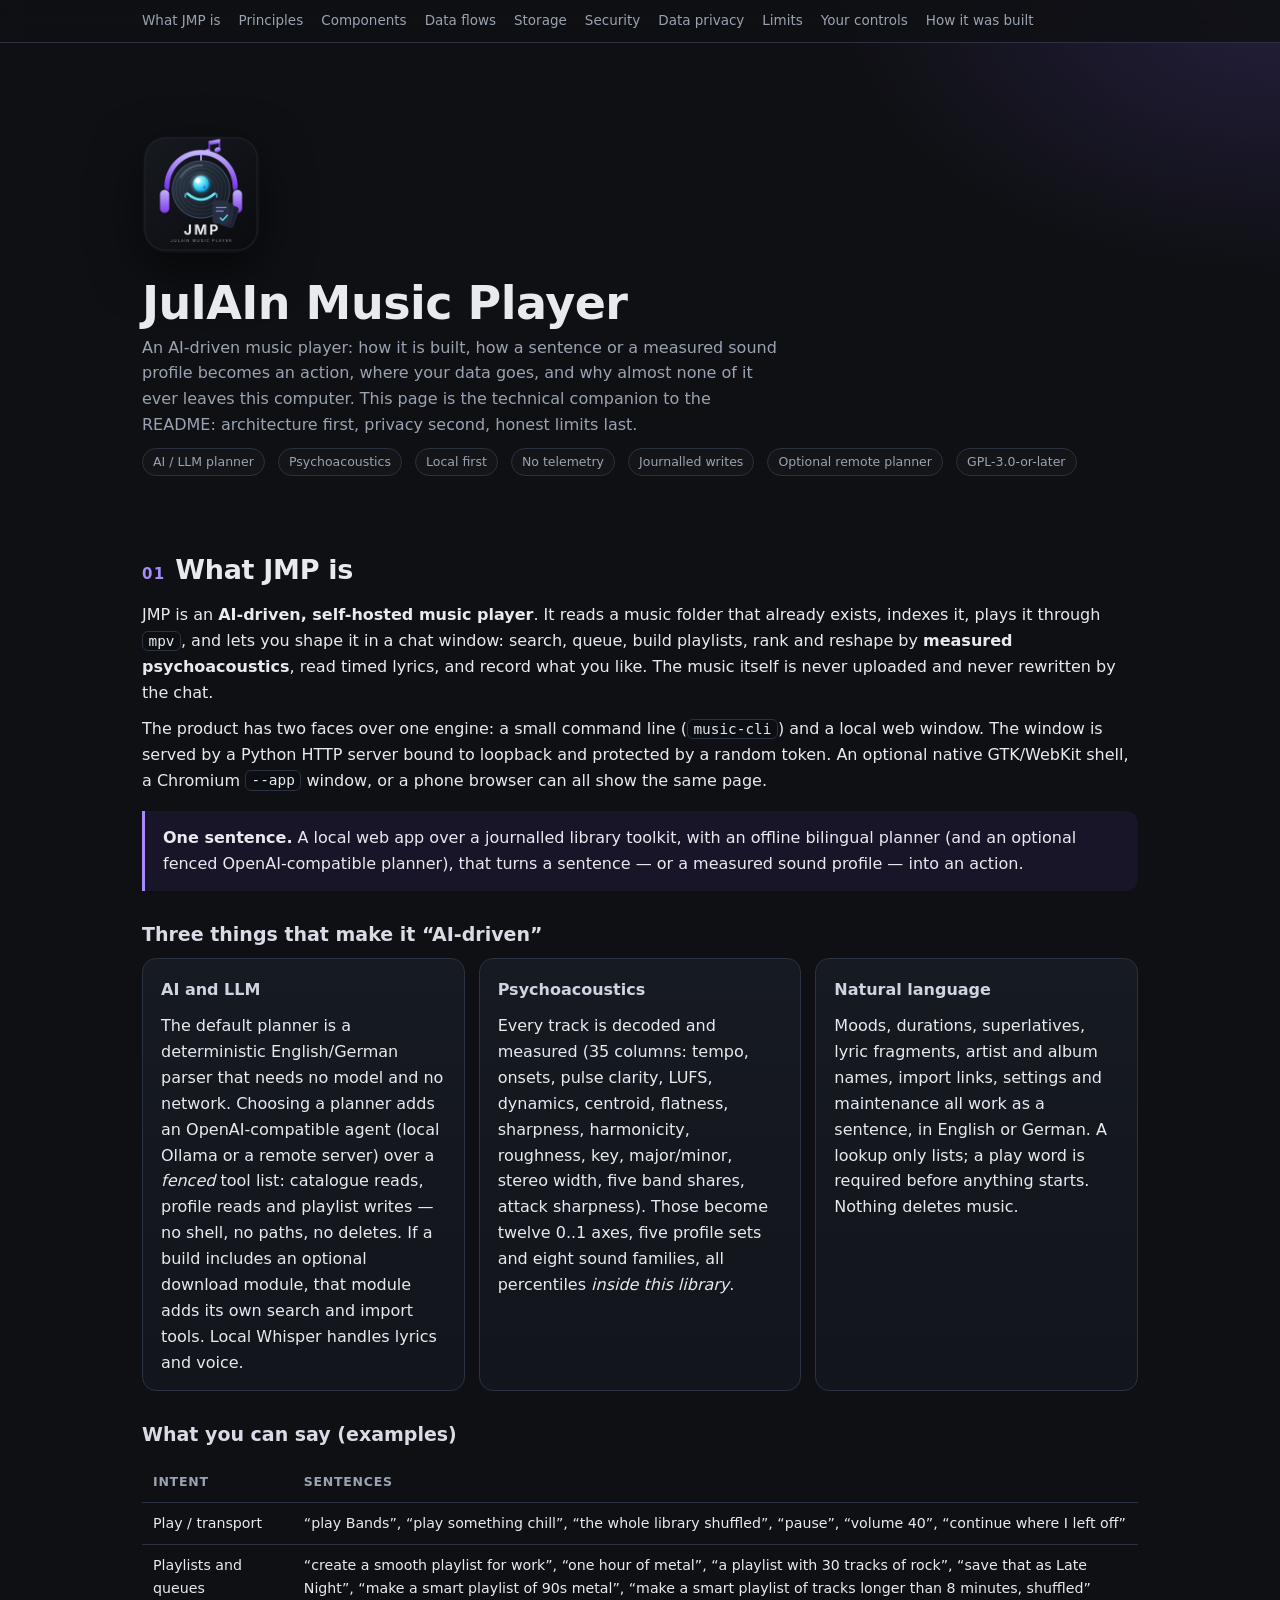
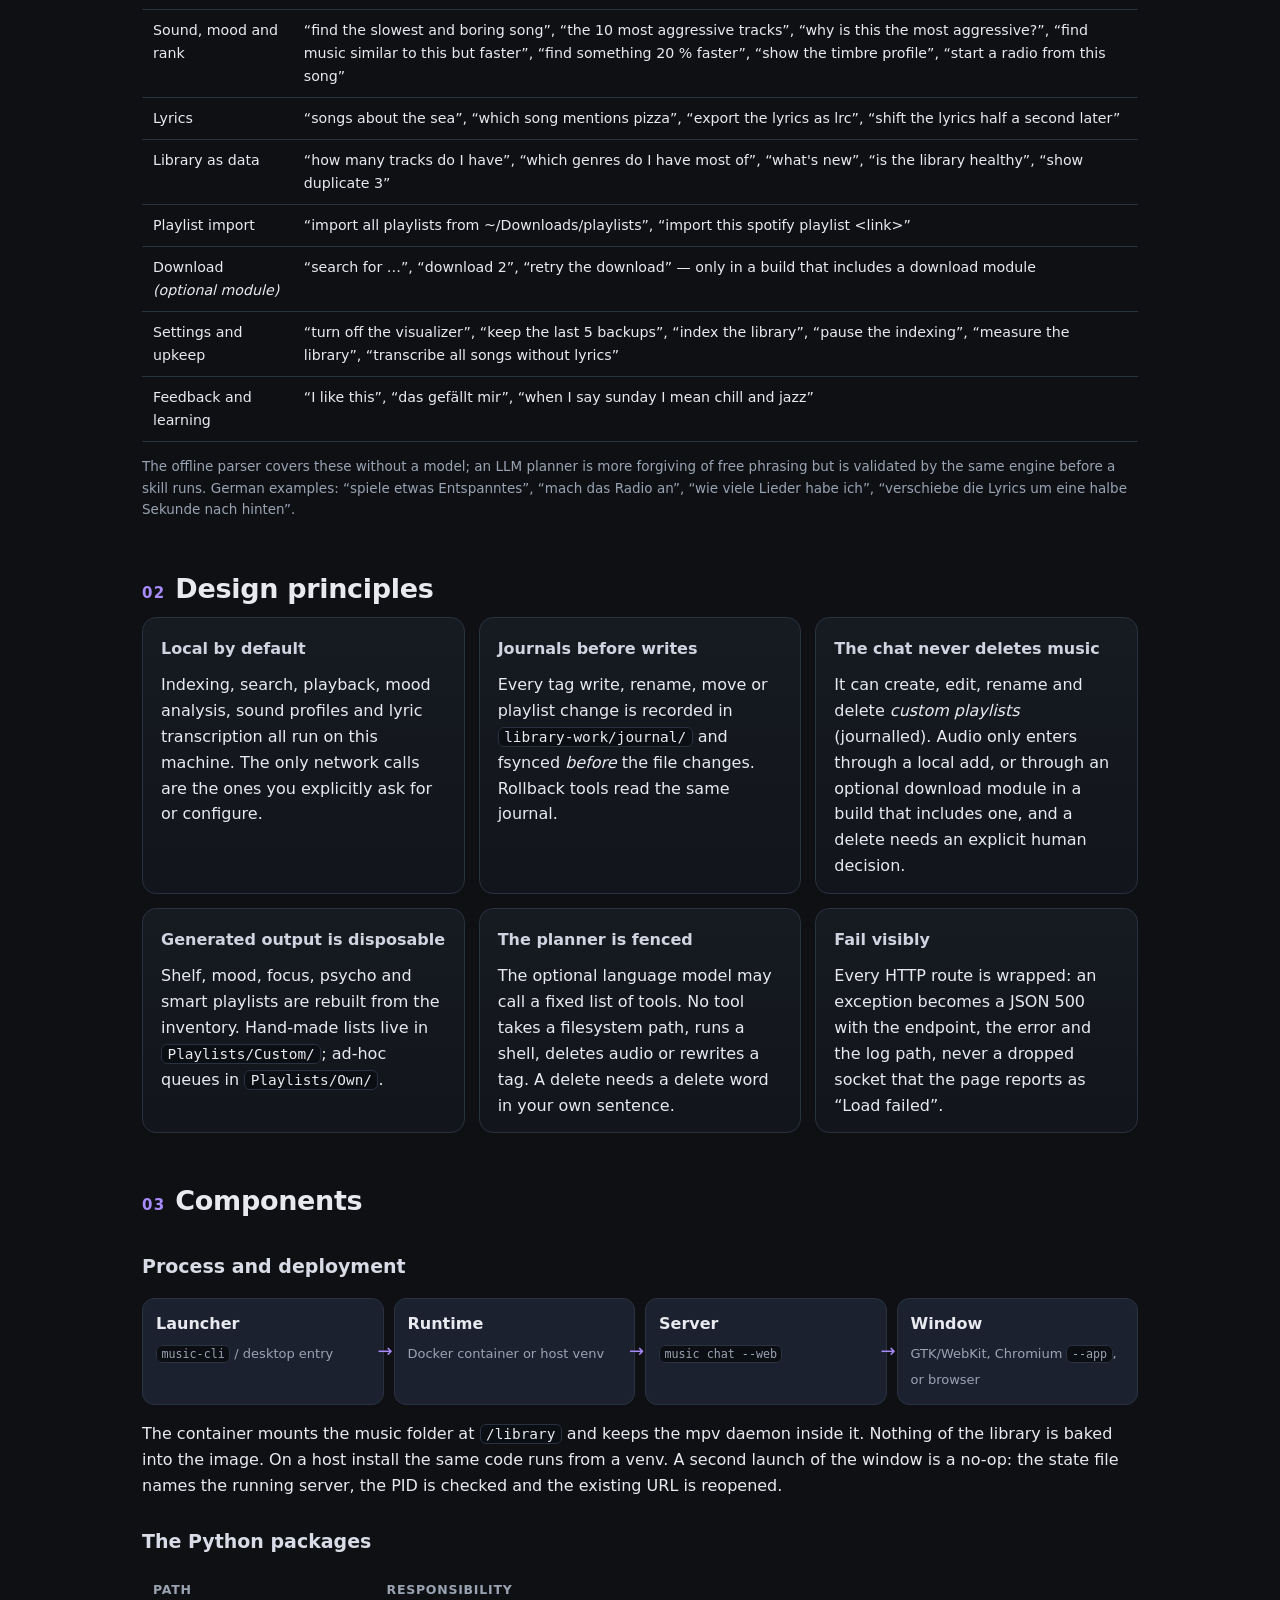
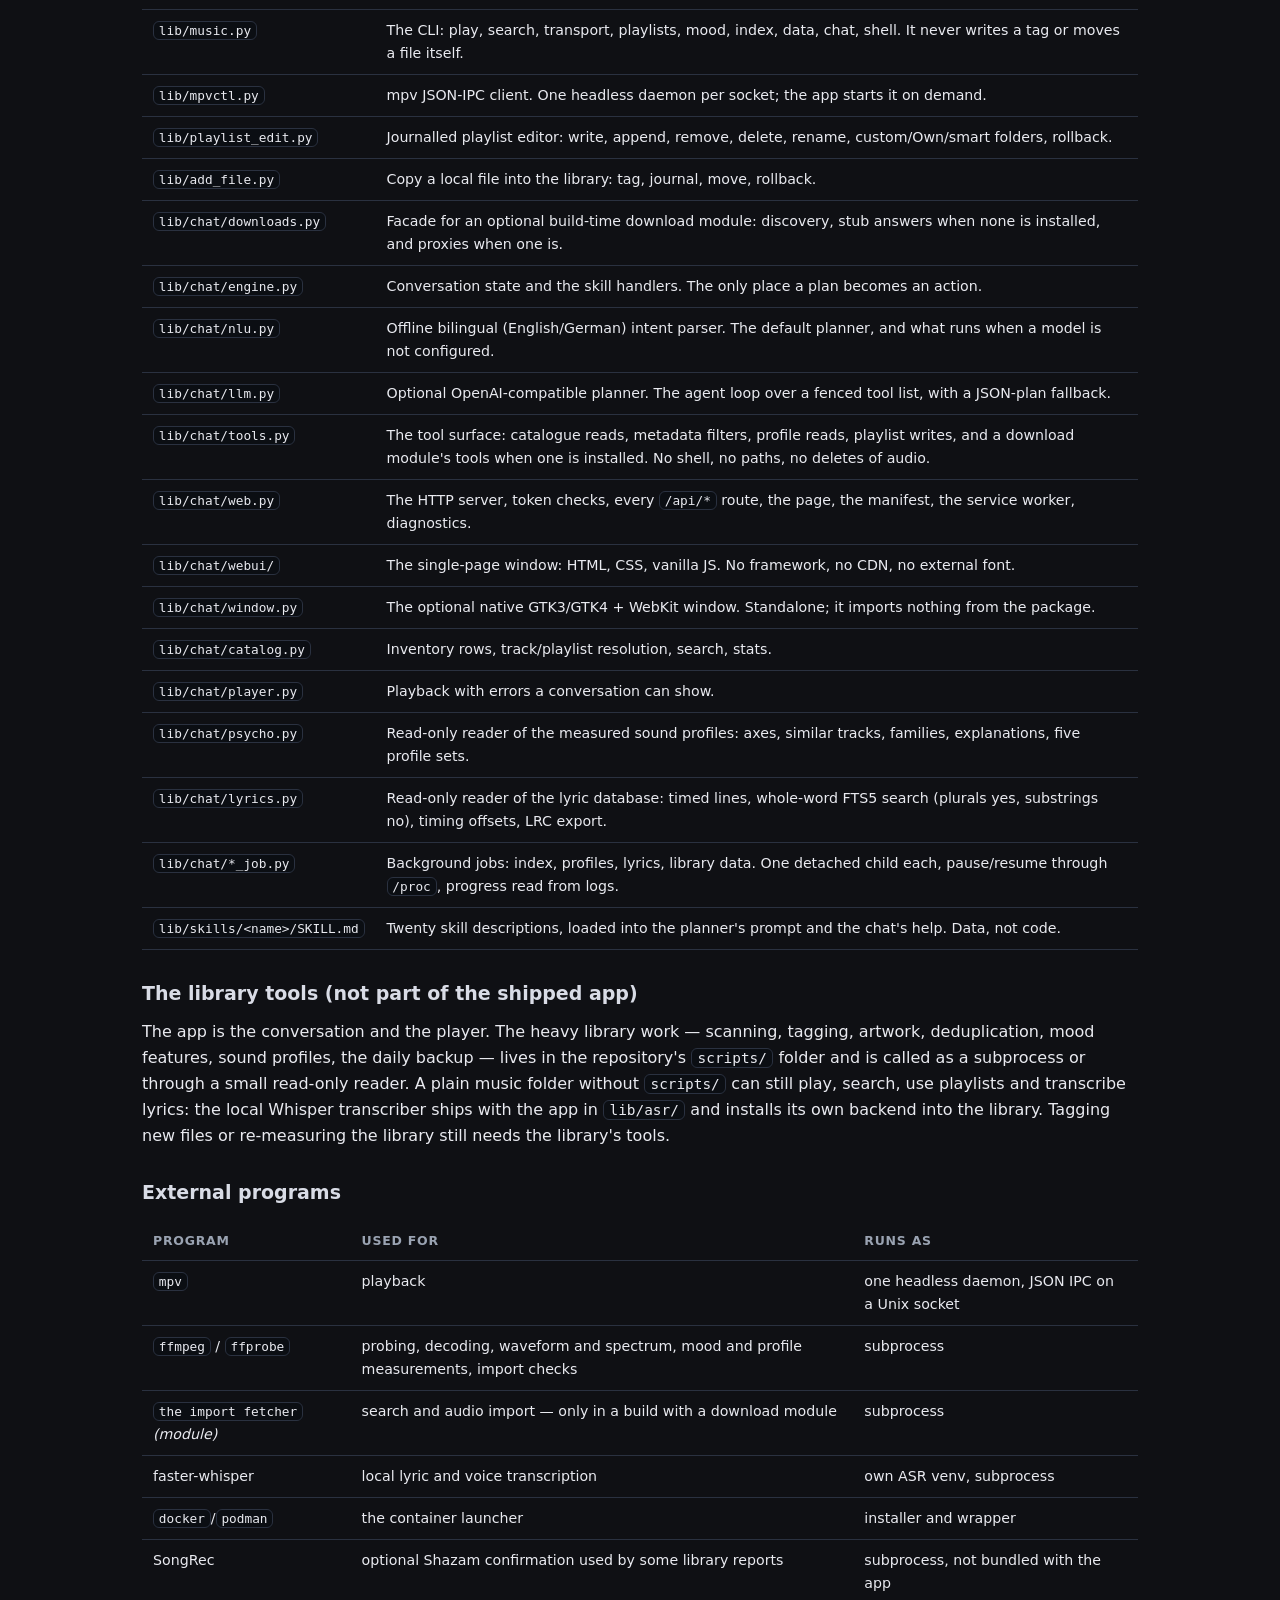
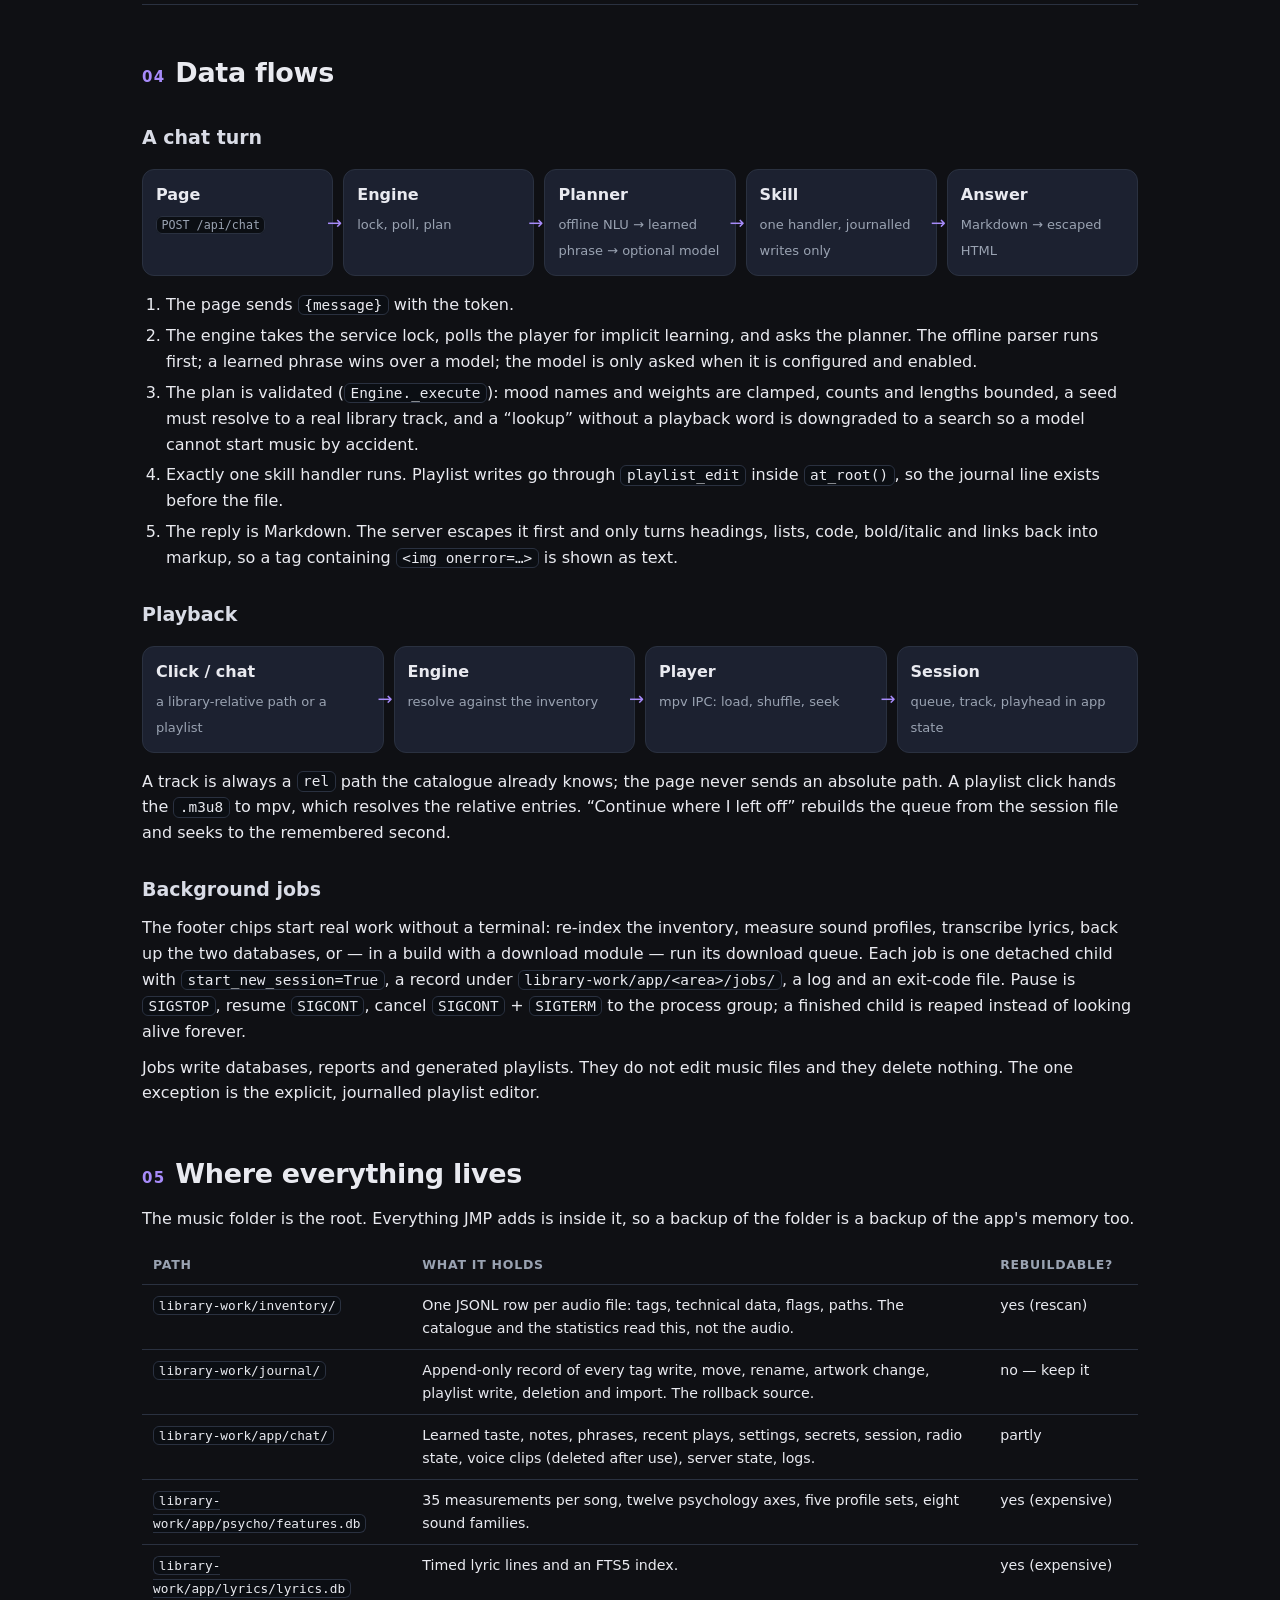
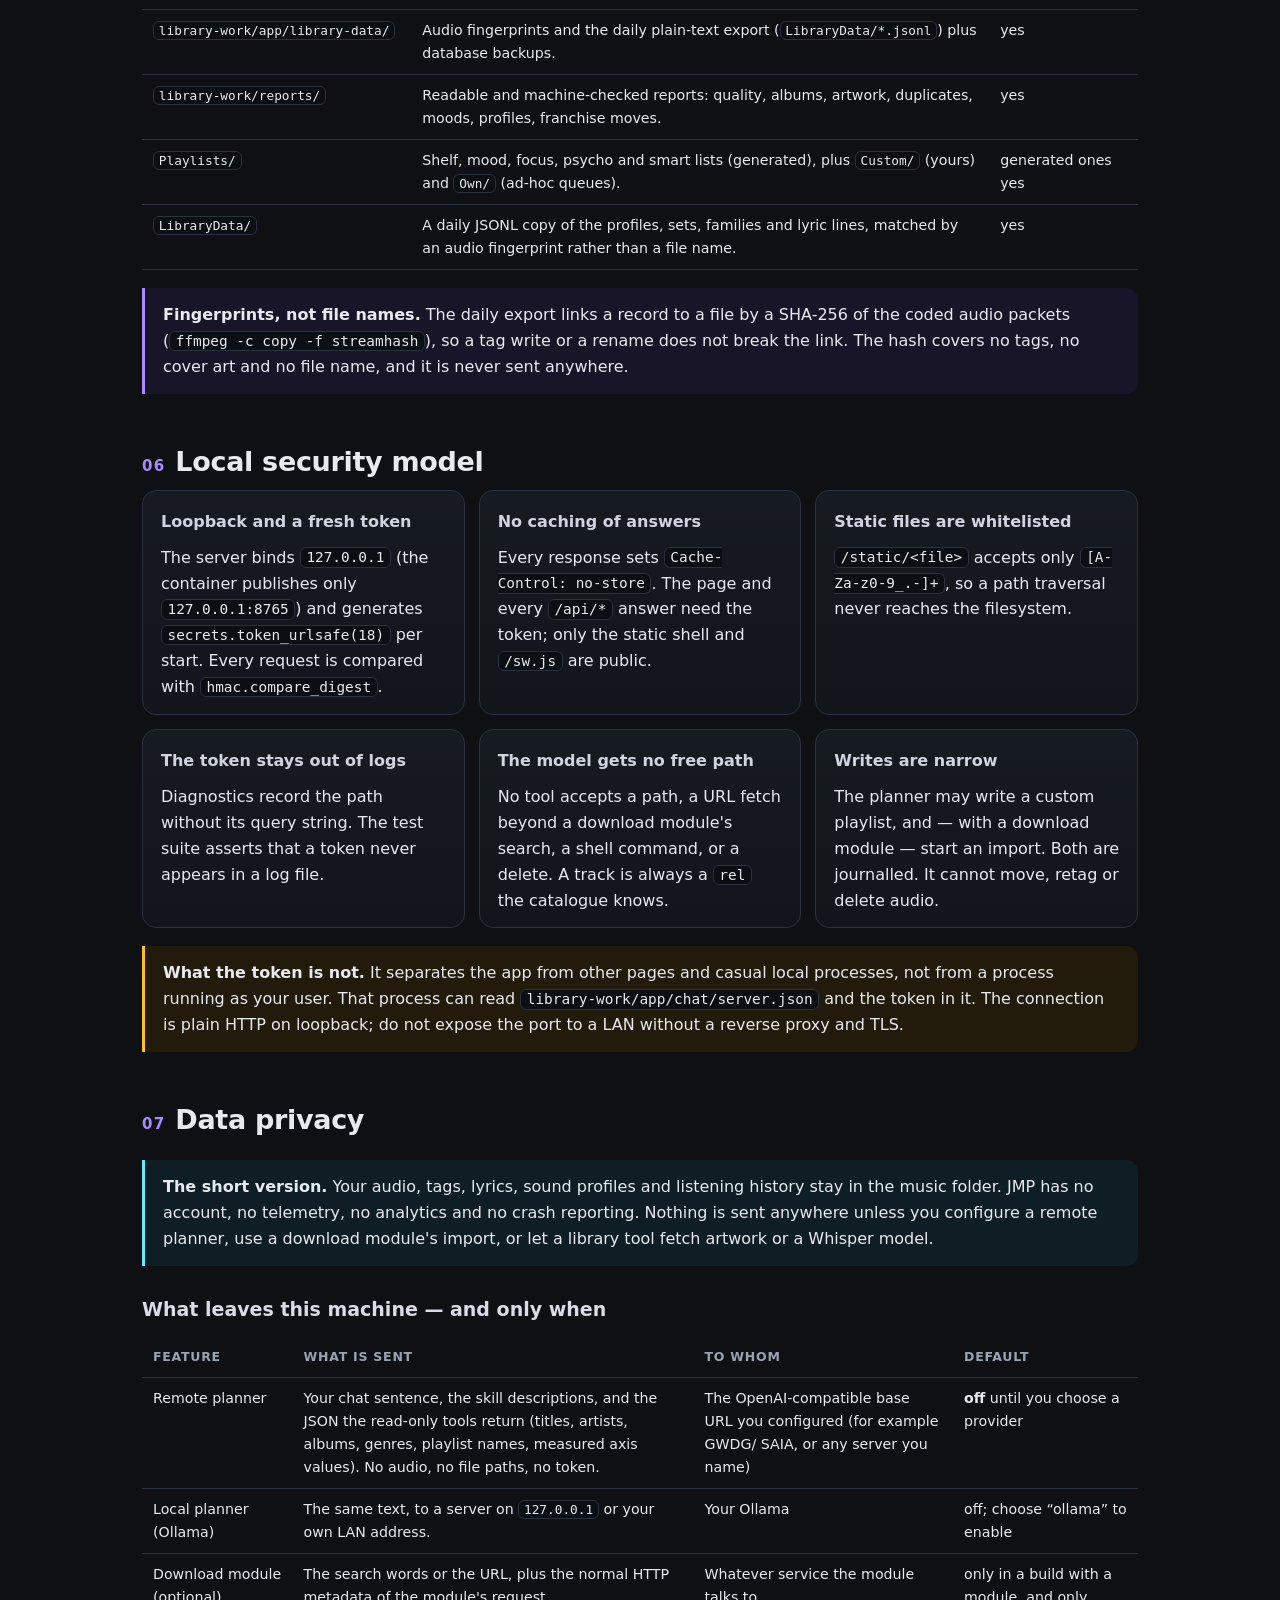
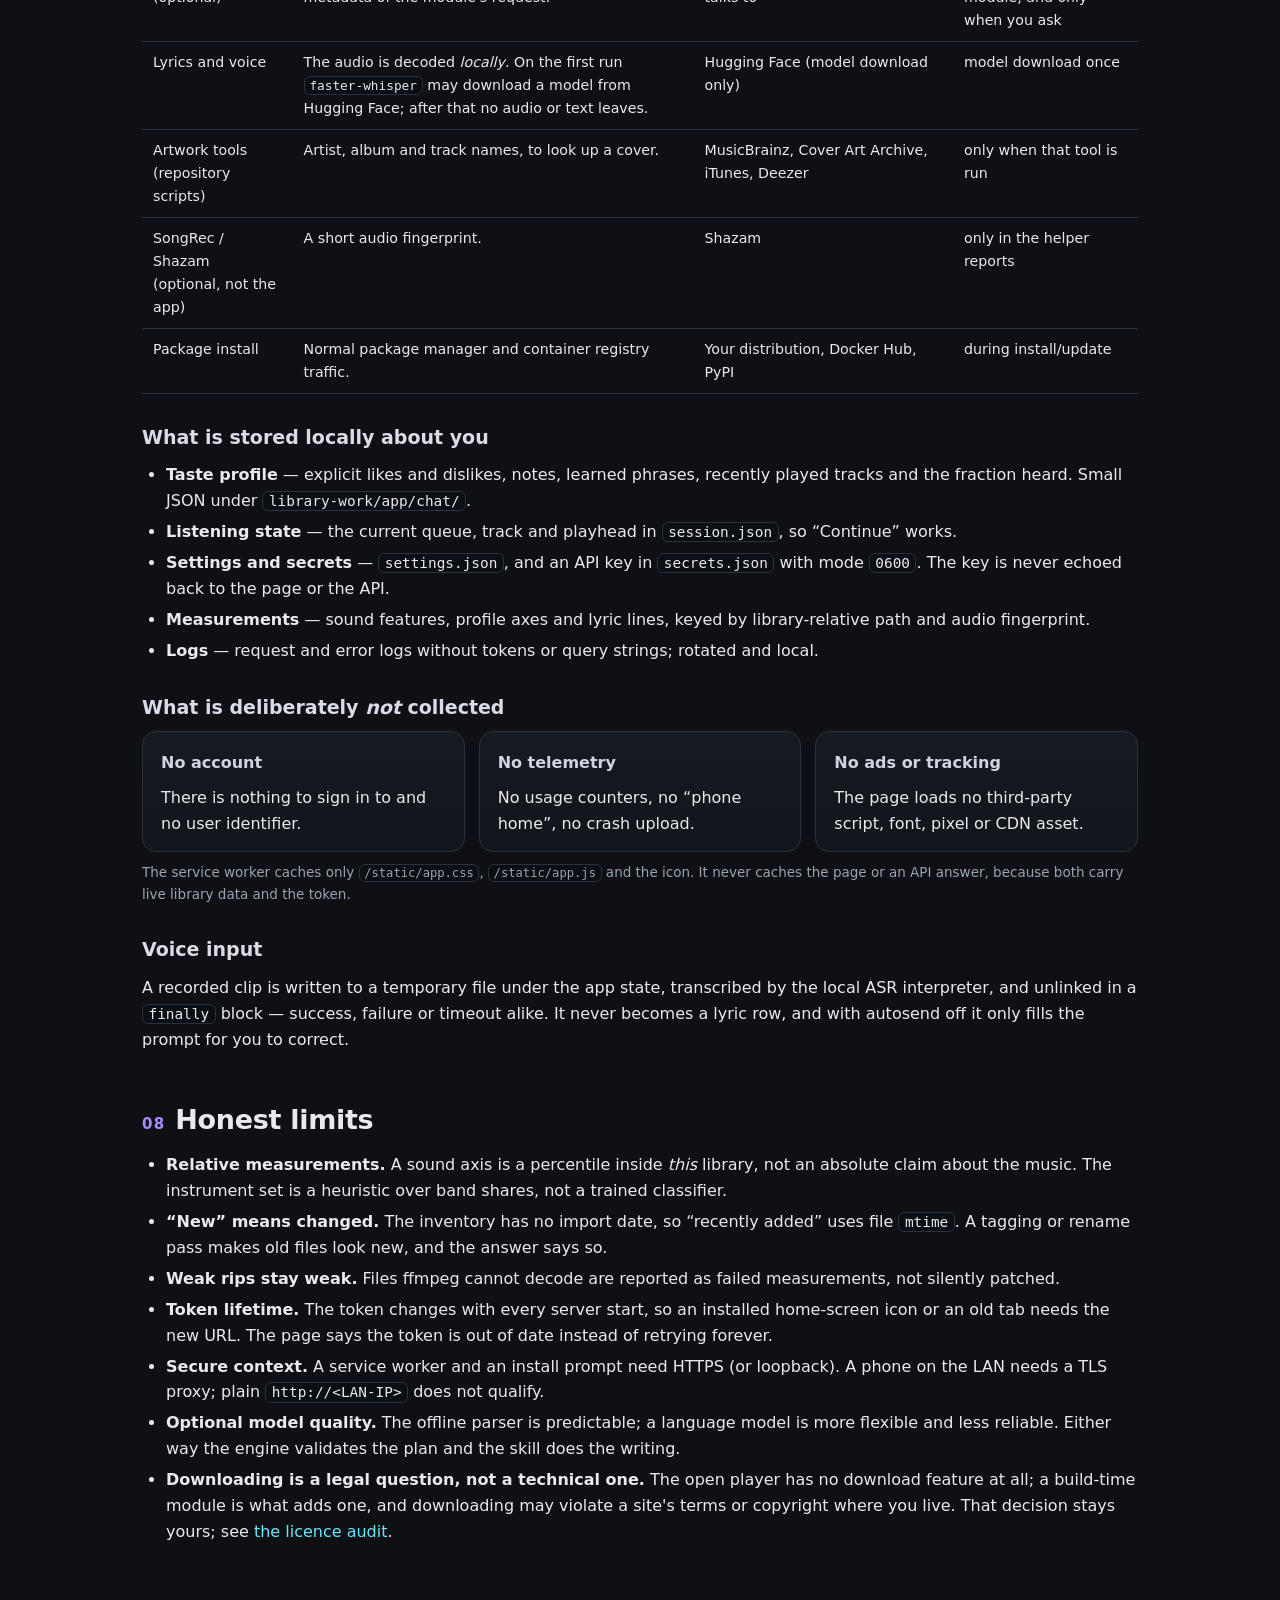
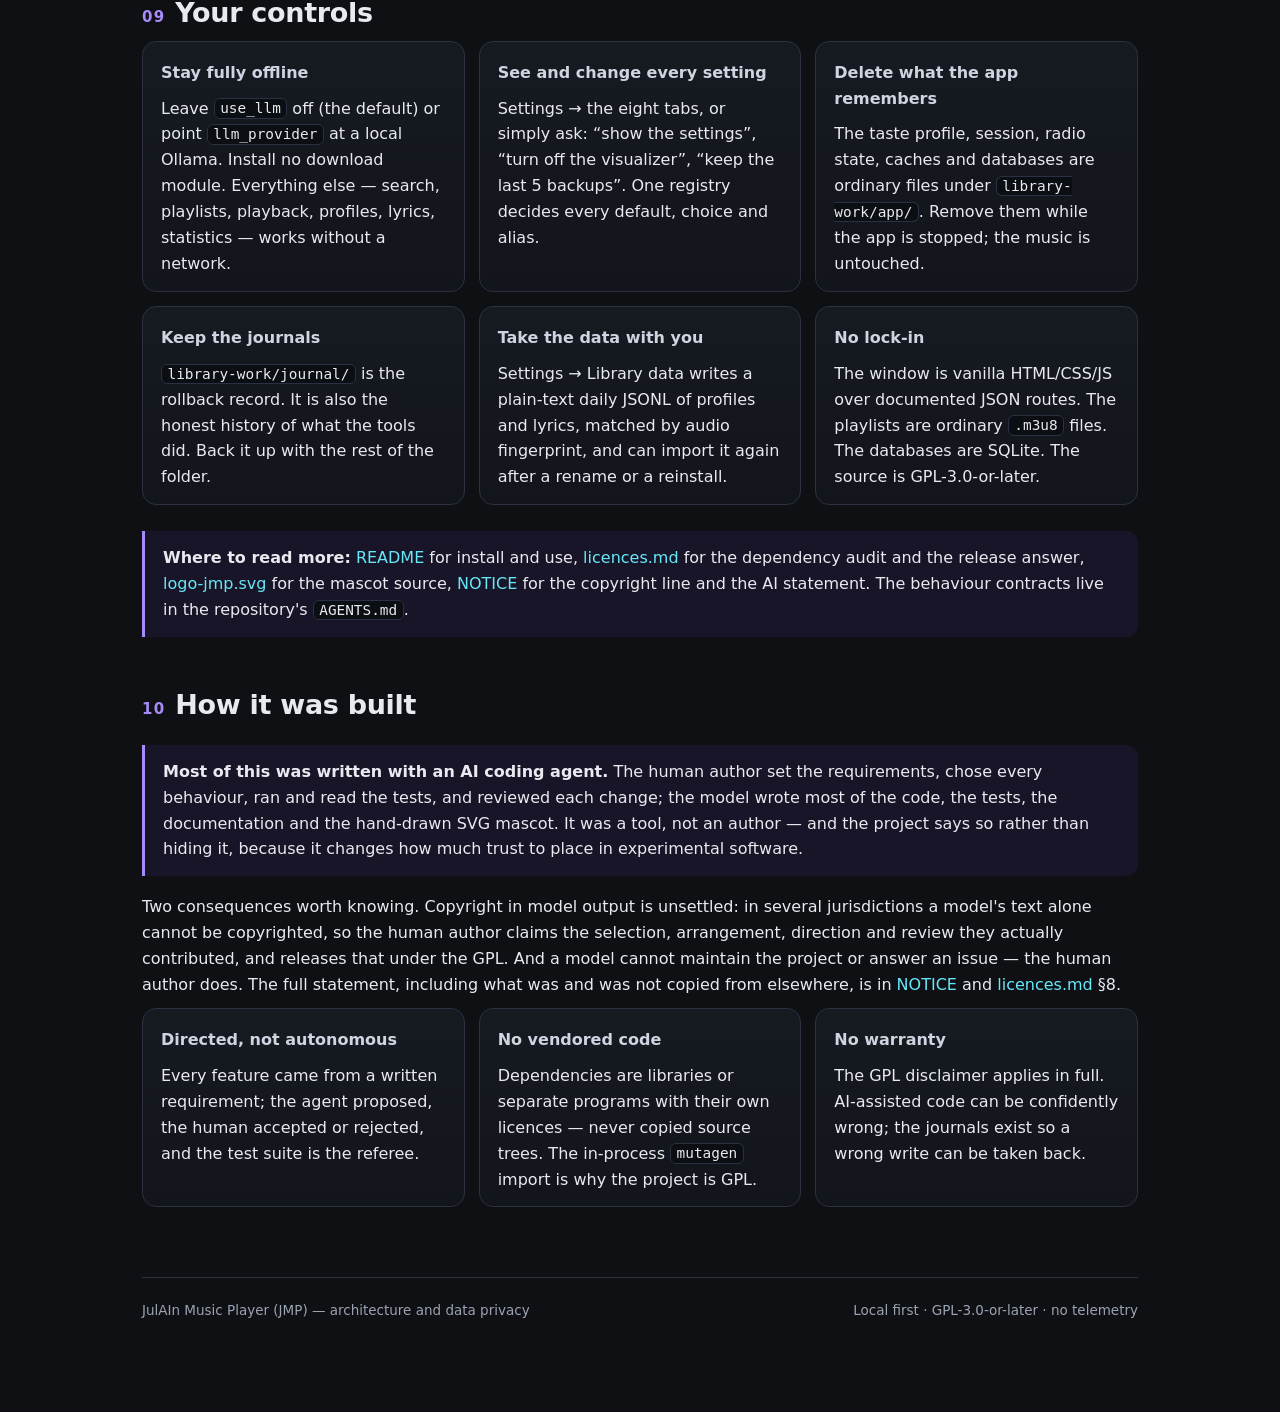
==== commit 85fccb27: "Ship Debian package, bundled local Whisper, whole-word lyric search Packaging - build-deb.sh + packa" ====
--- a/docs/architecture.html
+++ b/docs/architecture.html
@@ -428,8 +428,9 @@
           <td>Read-only reader of the measured sound profiles: axes, similar
               tracks, families, explanations, five profile sets.</td></tr>
       <tr><td><code>lib/chat/lyrics.py</code></td>
-          <td>Read-only reader of the lyric database: timed lines, FTS5 search,
-              timing offsets, LRC export.</td></tr>
+          <td>Read-only reader of the lyric database: timed lines, whole-word
+              FTS5 search (plurals yes, substrings no), timing offsets, LRC
+              export.</td></tr>
       <tr><td><code>lib/chat/*_job.py</code></td>
           <td>Background jobs: index, profiles, lyrics, library data. One
               detached child each, pause/resume through <code>/proc</code>,
@@ -443,11 +444,13 @@
     <p>
       The app is the conversation and the player. The heavy library work —
       scanning, tagging, artwork, deduplication, mood features, sound profiles,
-      lyric transcription, the daily backup — lives in the repository's
-      <code>scripts/</code> folder and is called as a subprocess or through a
-      small read-only reader. A plain music folder without <code>scripts/</code>
-      can still play, search and use playlists; it cannot tag new files or
-      start a measurement job.
+      the daily backup — lives in the repository's <code>scripts/</code> folder
+      and is called as a subprocess or through a small read-only reader. A
+      plain music folder without <code>scripts/</code> can still play, search,
+      use playlists and transcribe lyrics: the local Whisper transcriber ships
+      with the app in <code>lib/asr/</code> and installs its own backend into
+      the library. Tagging new files or re-measuring the library still needs
+      the library's tools.
     </p>
 
     <h3>External programs</h3>
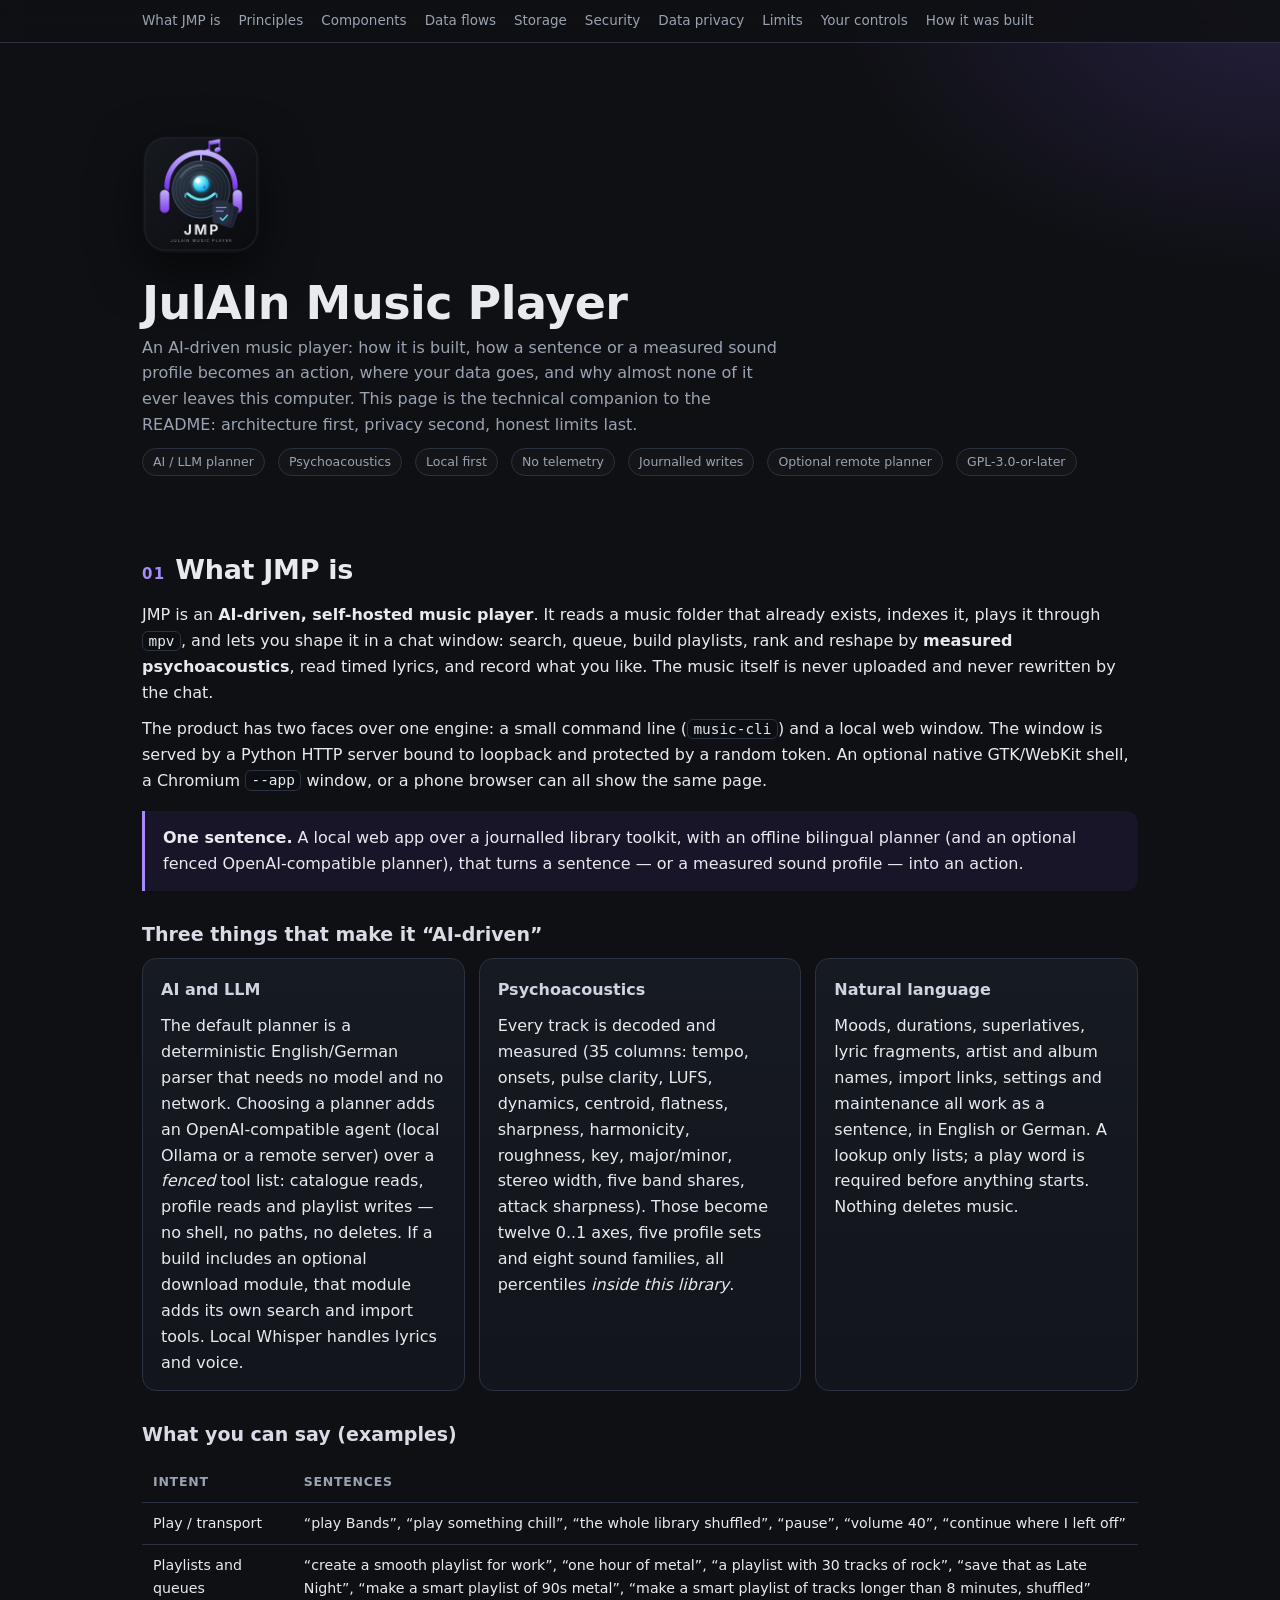
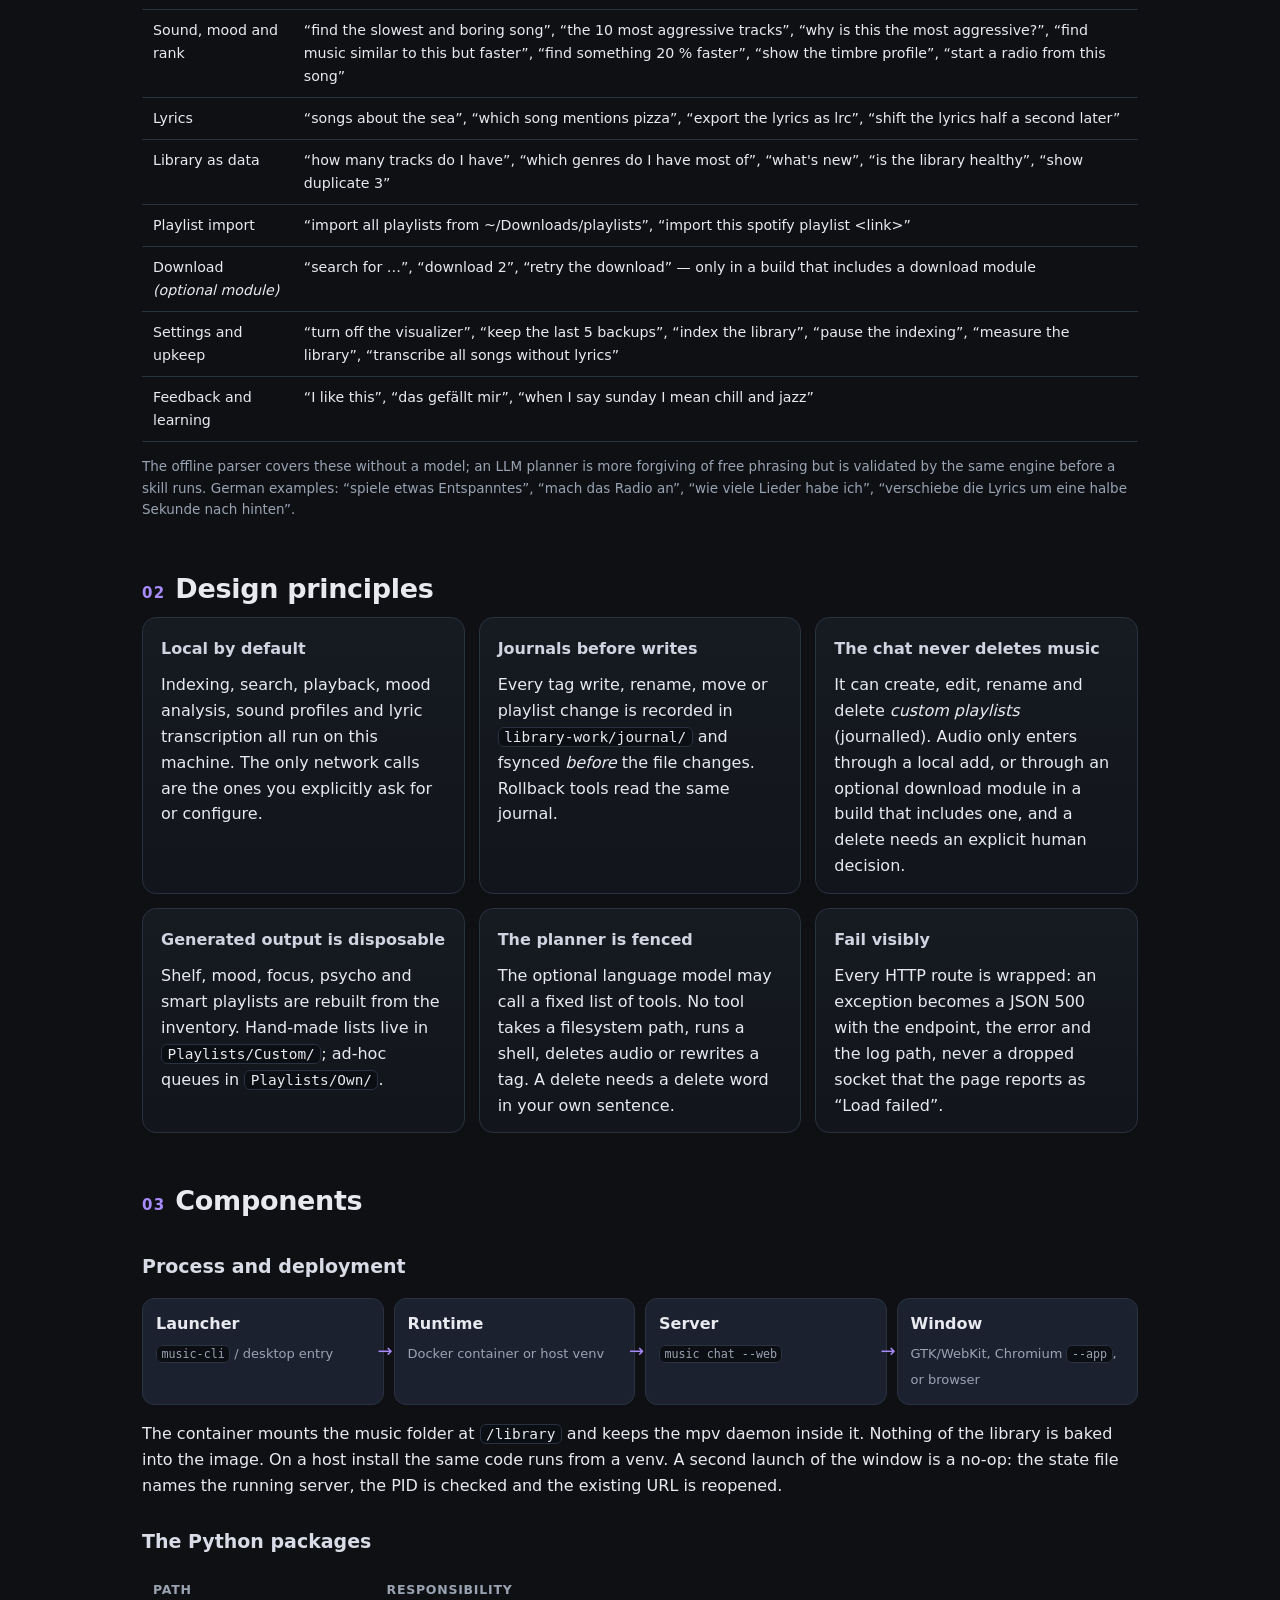
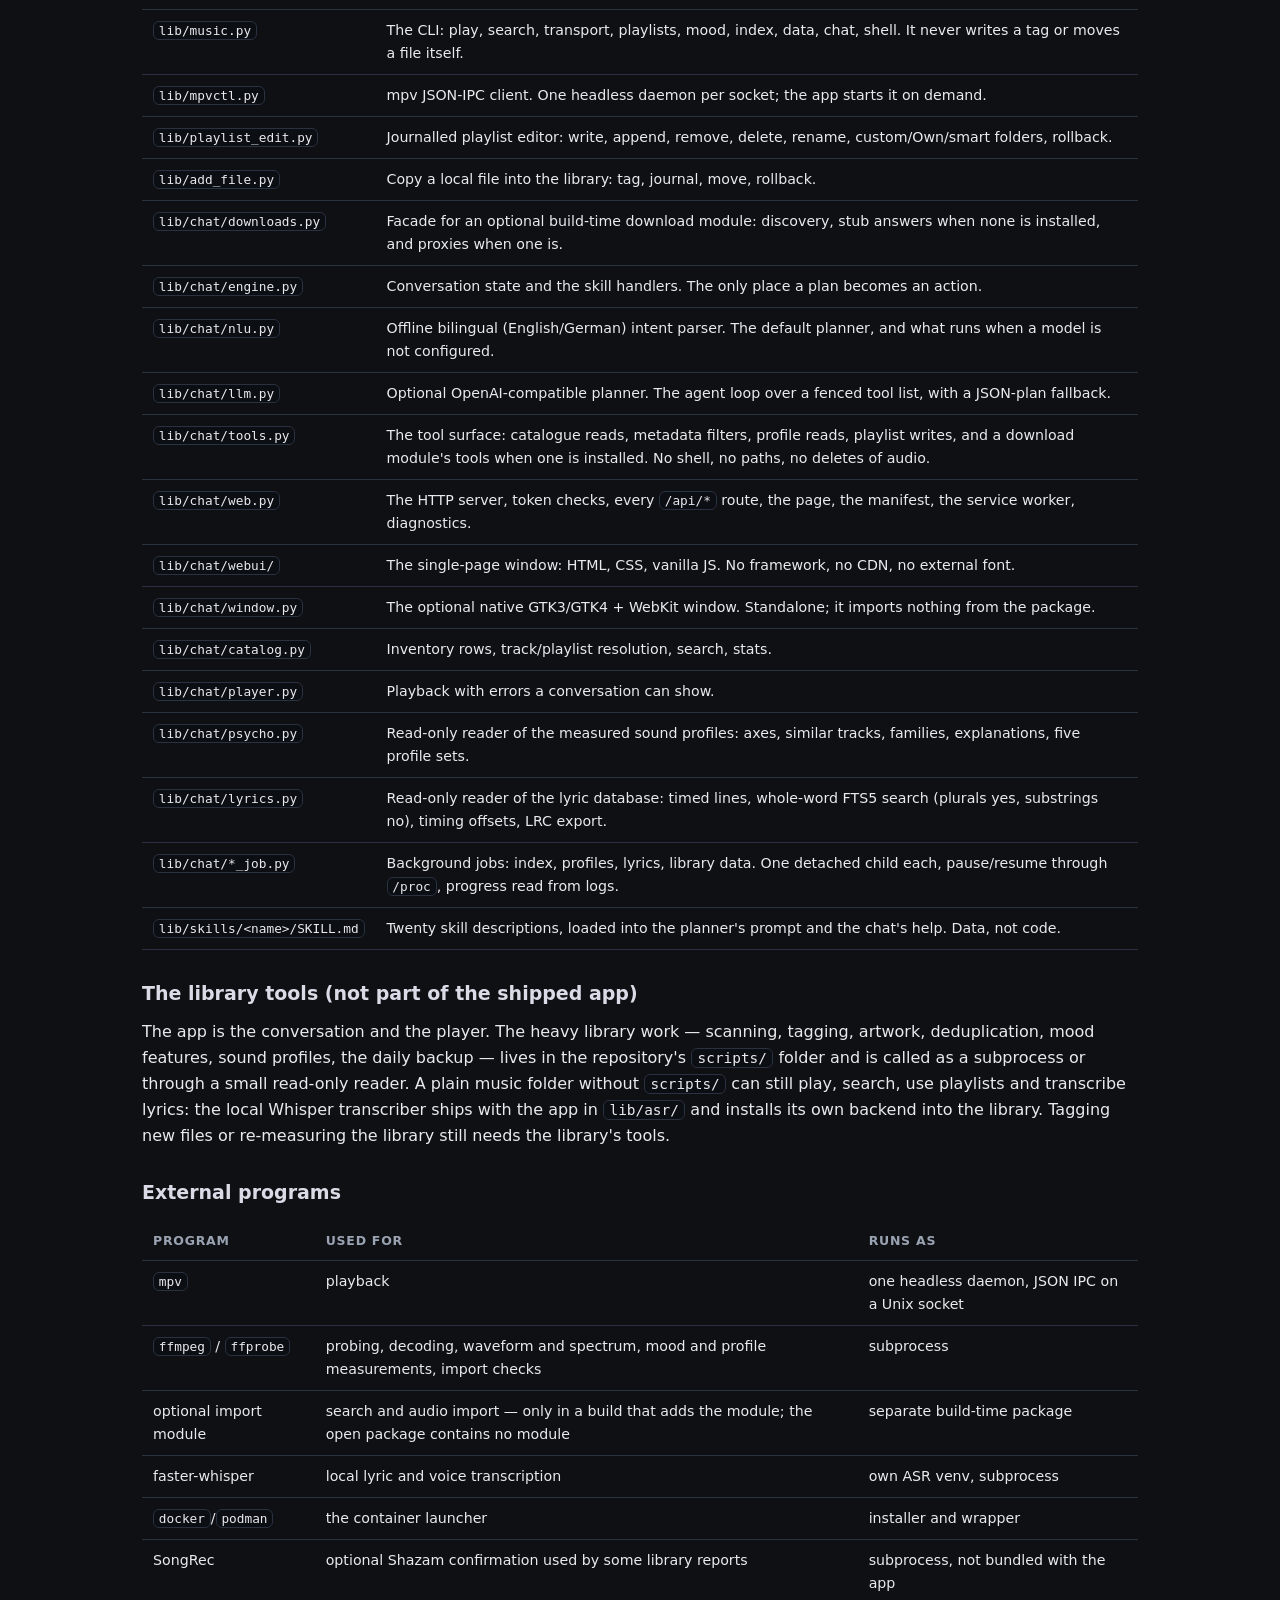
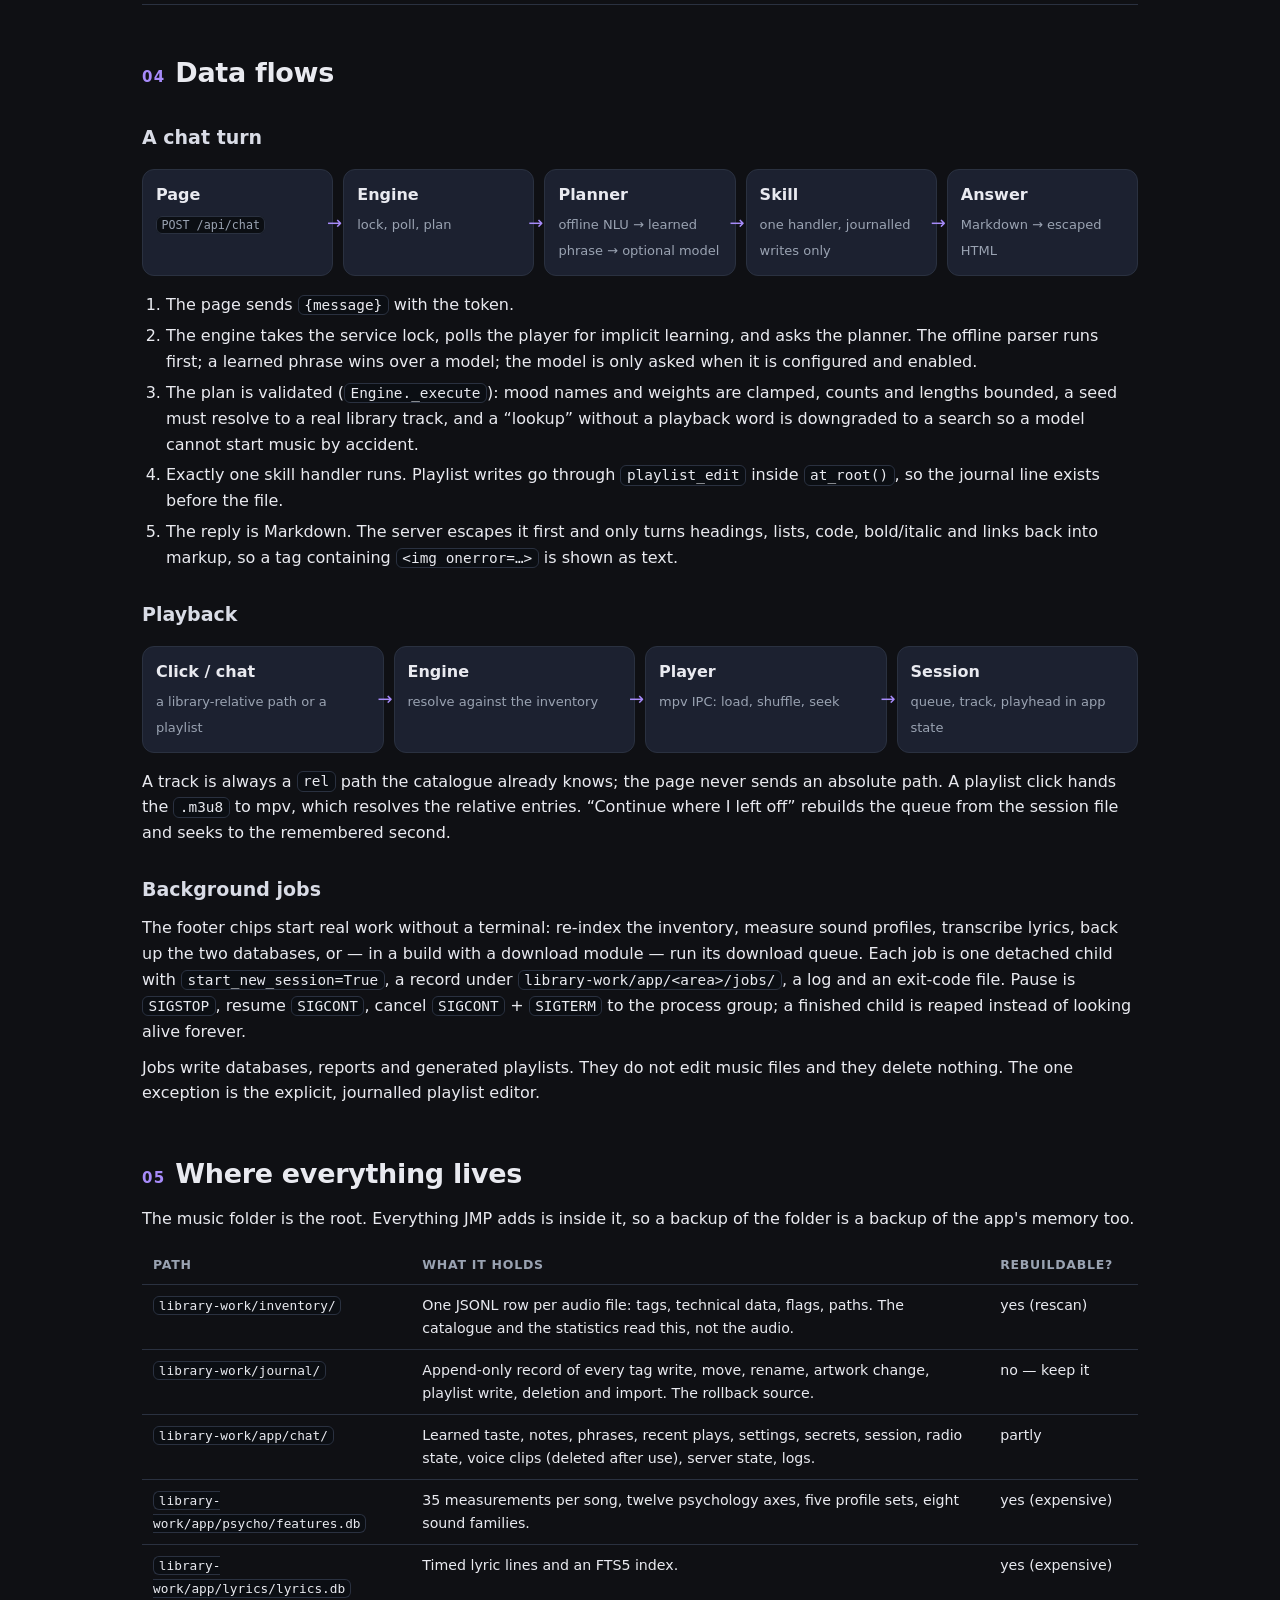
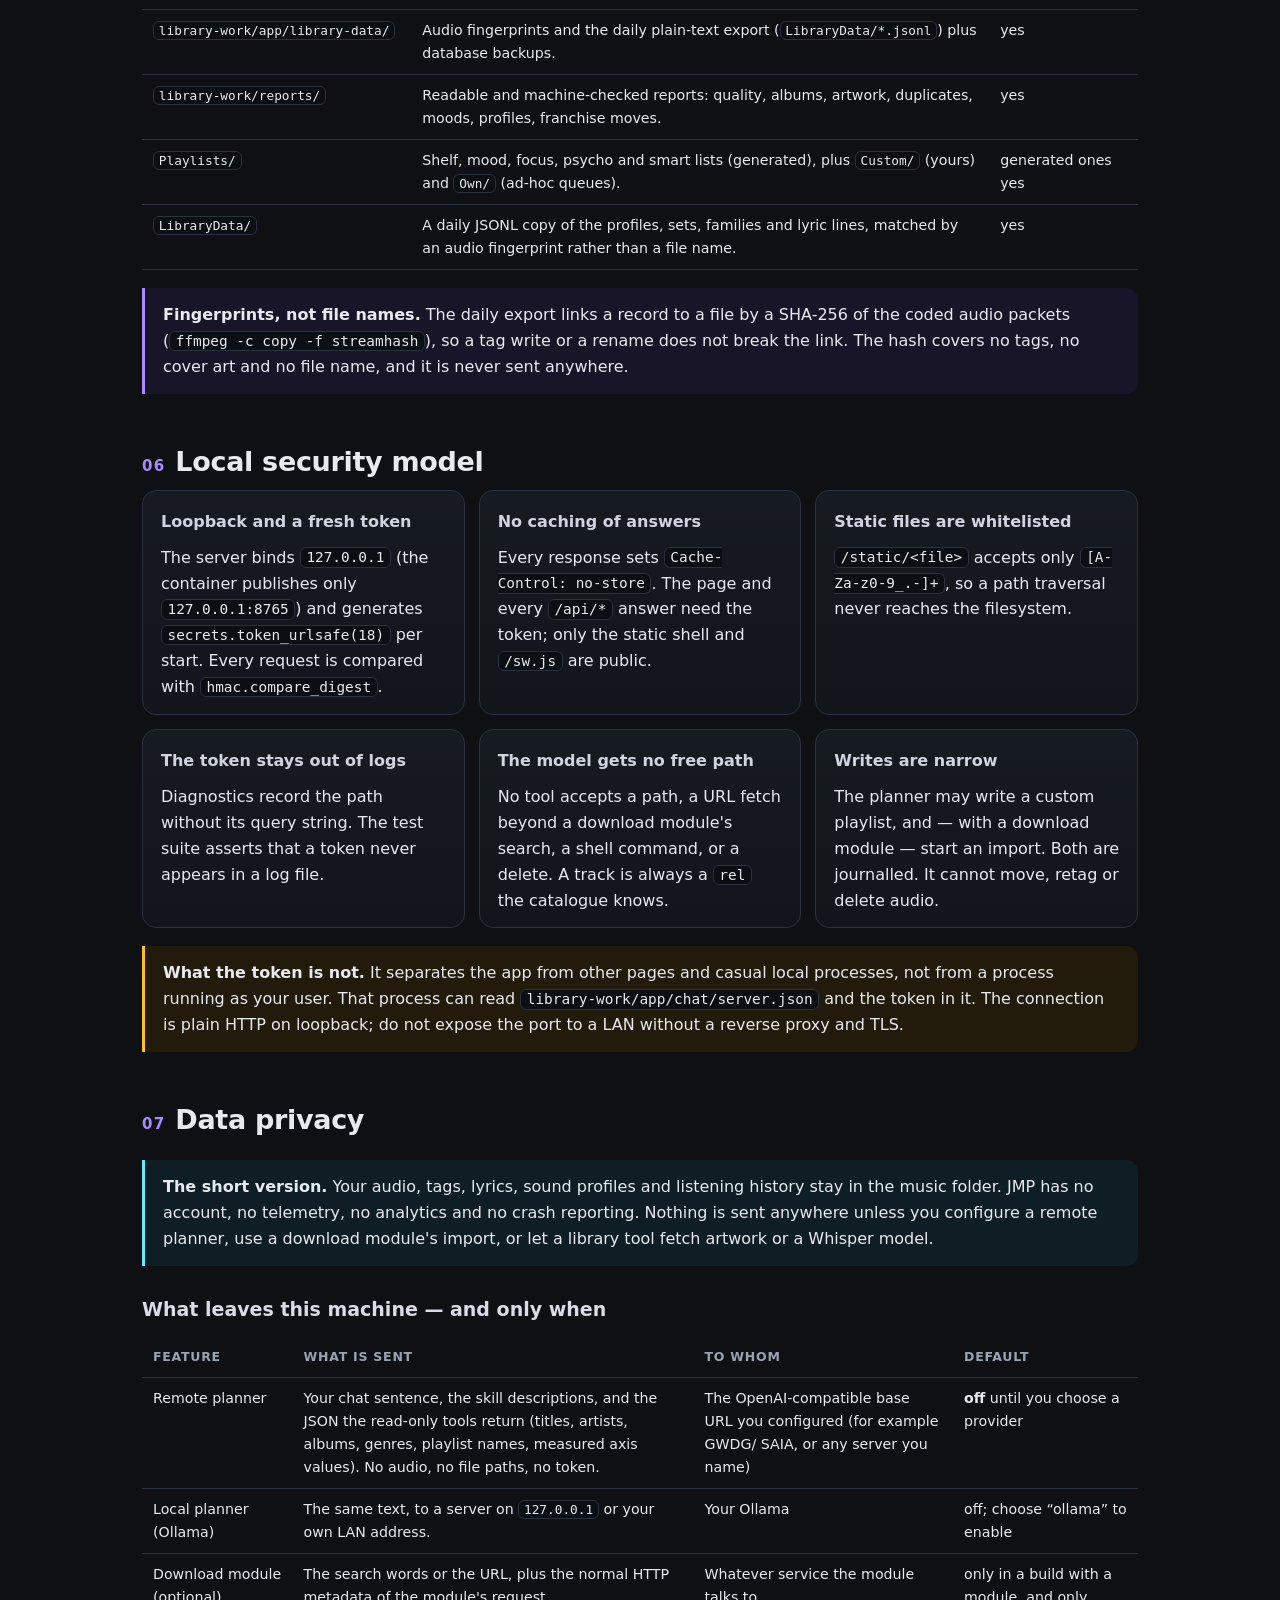
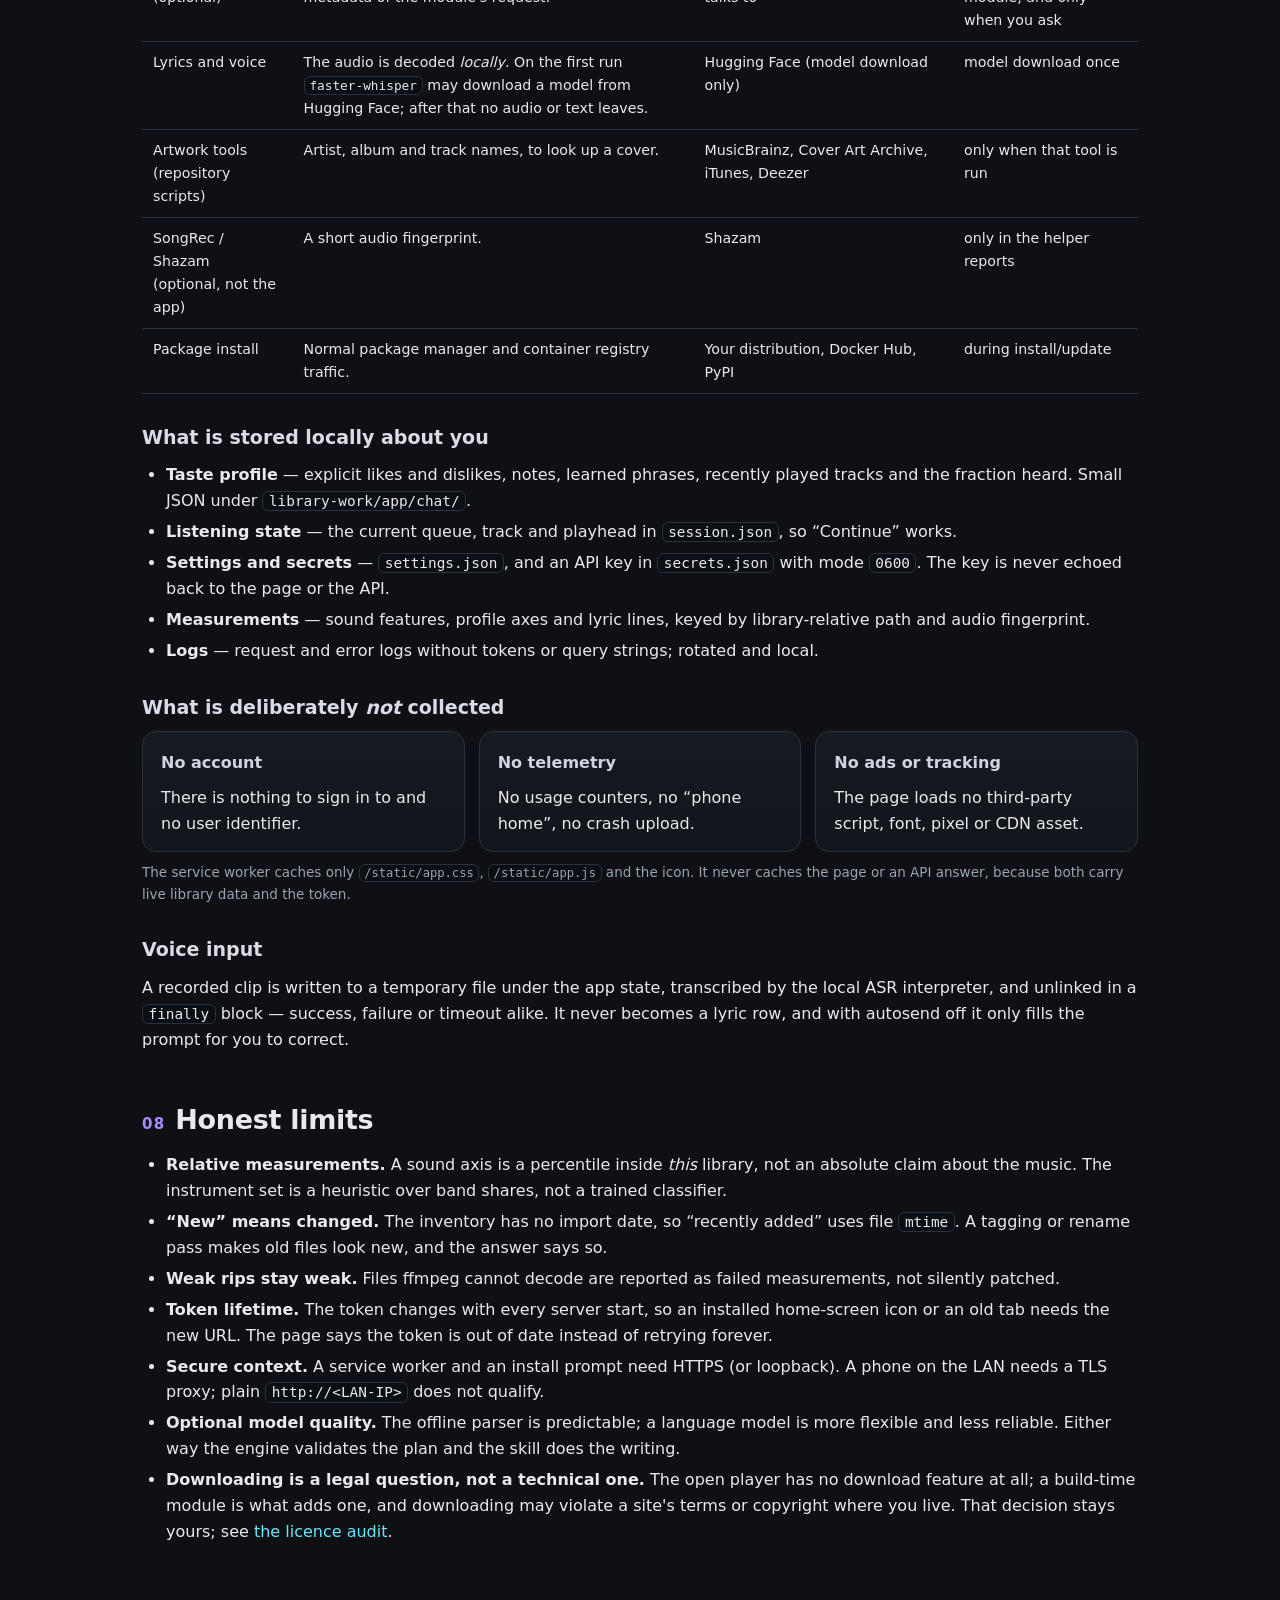
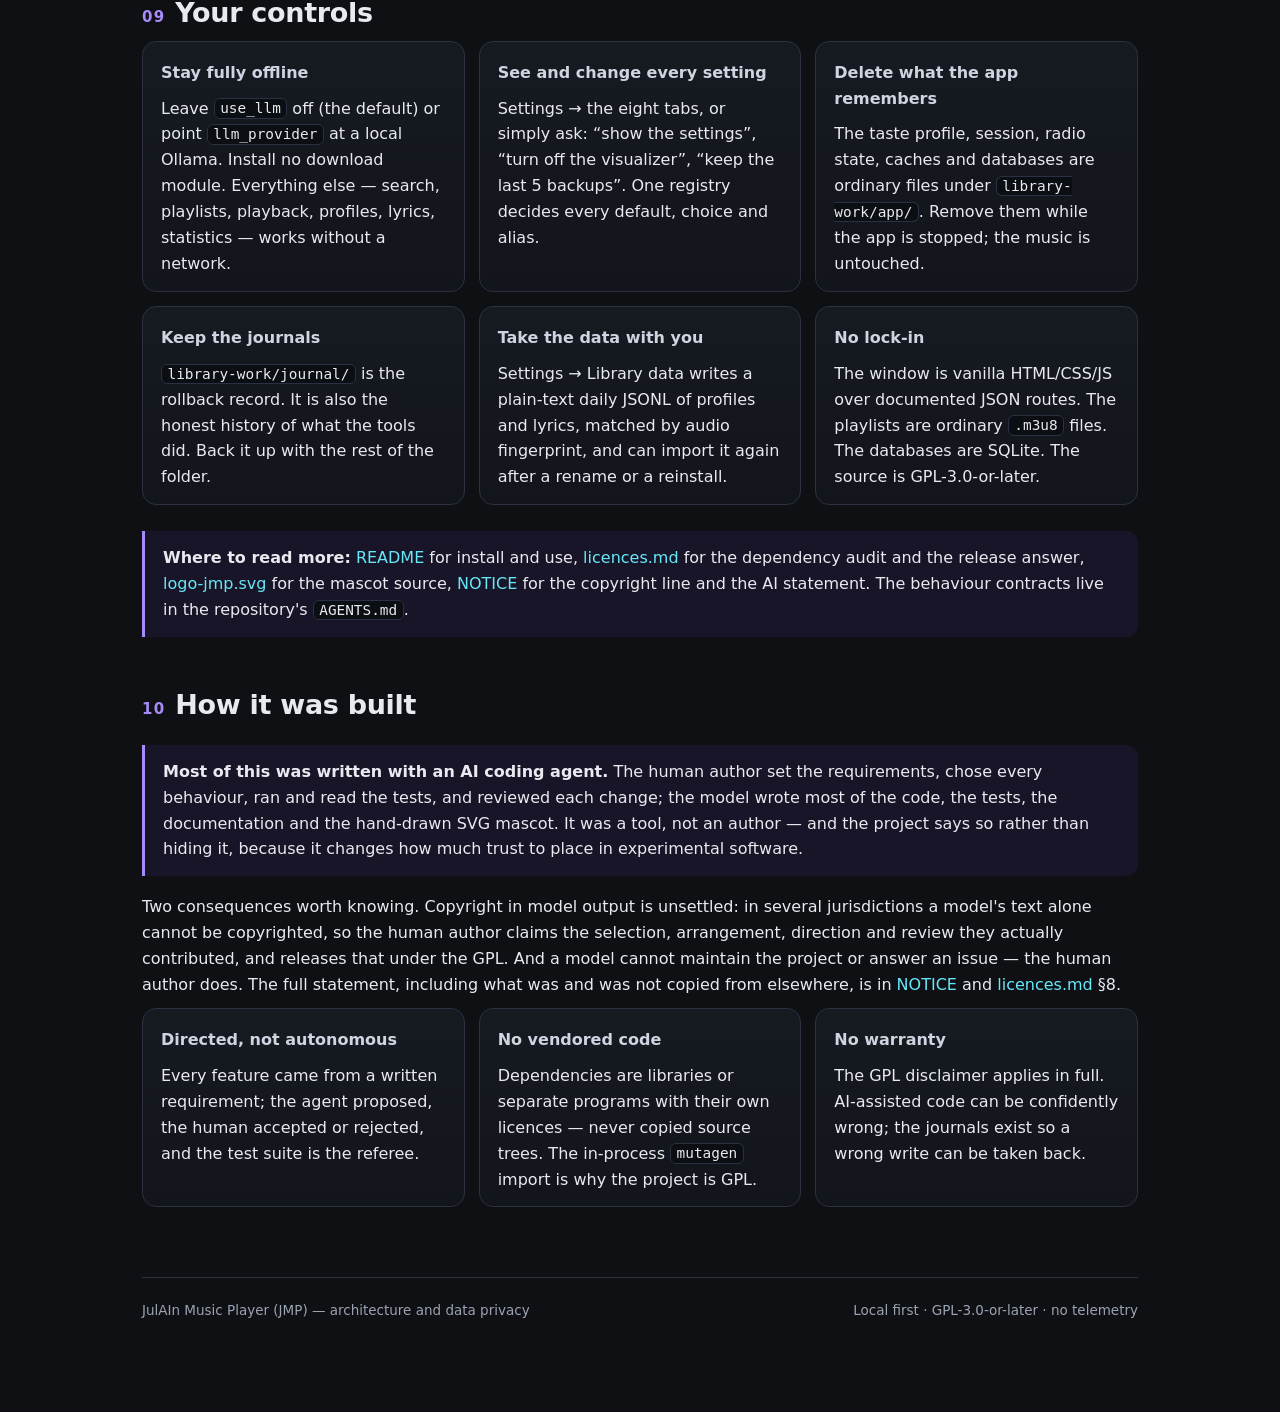
==== commit 31d20417: "README: the global media keys are installed from Settings (1.2.0)" ====
--- a/docs/architecture.html
+++ b/docs/architecture.html
@@ -461,9 +461,10 @@
       <tr><td><code>ffmpeg</code> / <code>ffprobe</code></td>
           <td>probing, decoding, waveform and spectrum, mood and profile
               measurements, import checks</td><td>subprocess</td></tr>
-      <tr><td><code>the import fetcher</code> <em>(module)</em></td>
-          <td>search and audio import — only in a build with a download module</td>
-          <td>subprocess</td></tr>
+      <tr><td>optional import module</td>
+          <td>search and audio import — only in a build that adds the module;
+              the open package contains no module</td>
+          <td>separate build-time package</td></tr>
       <tr><td>faster-whisper</td><td>local lyric and voice transcription</td>
           <td>own ASR venv, subprocess</td></tr>
       <tr><td><code>docker</code>/<code>podman</code></td>
